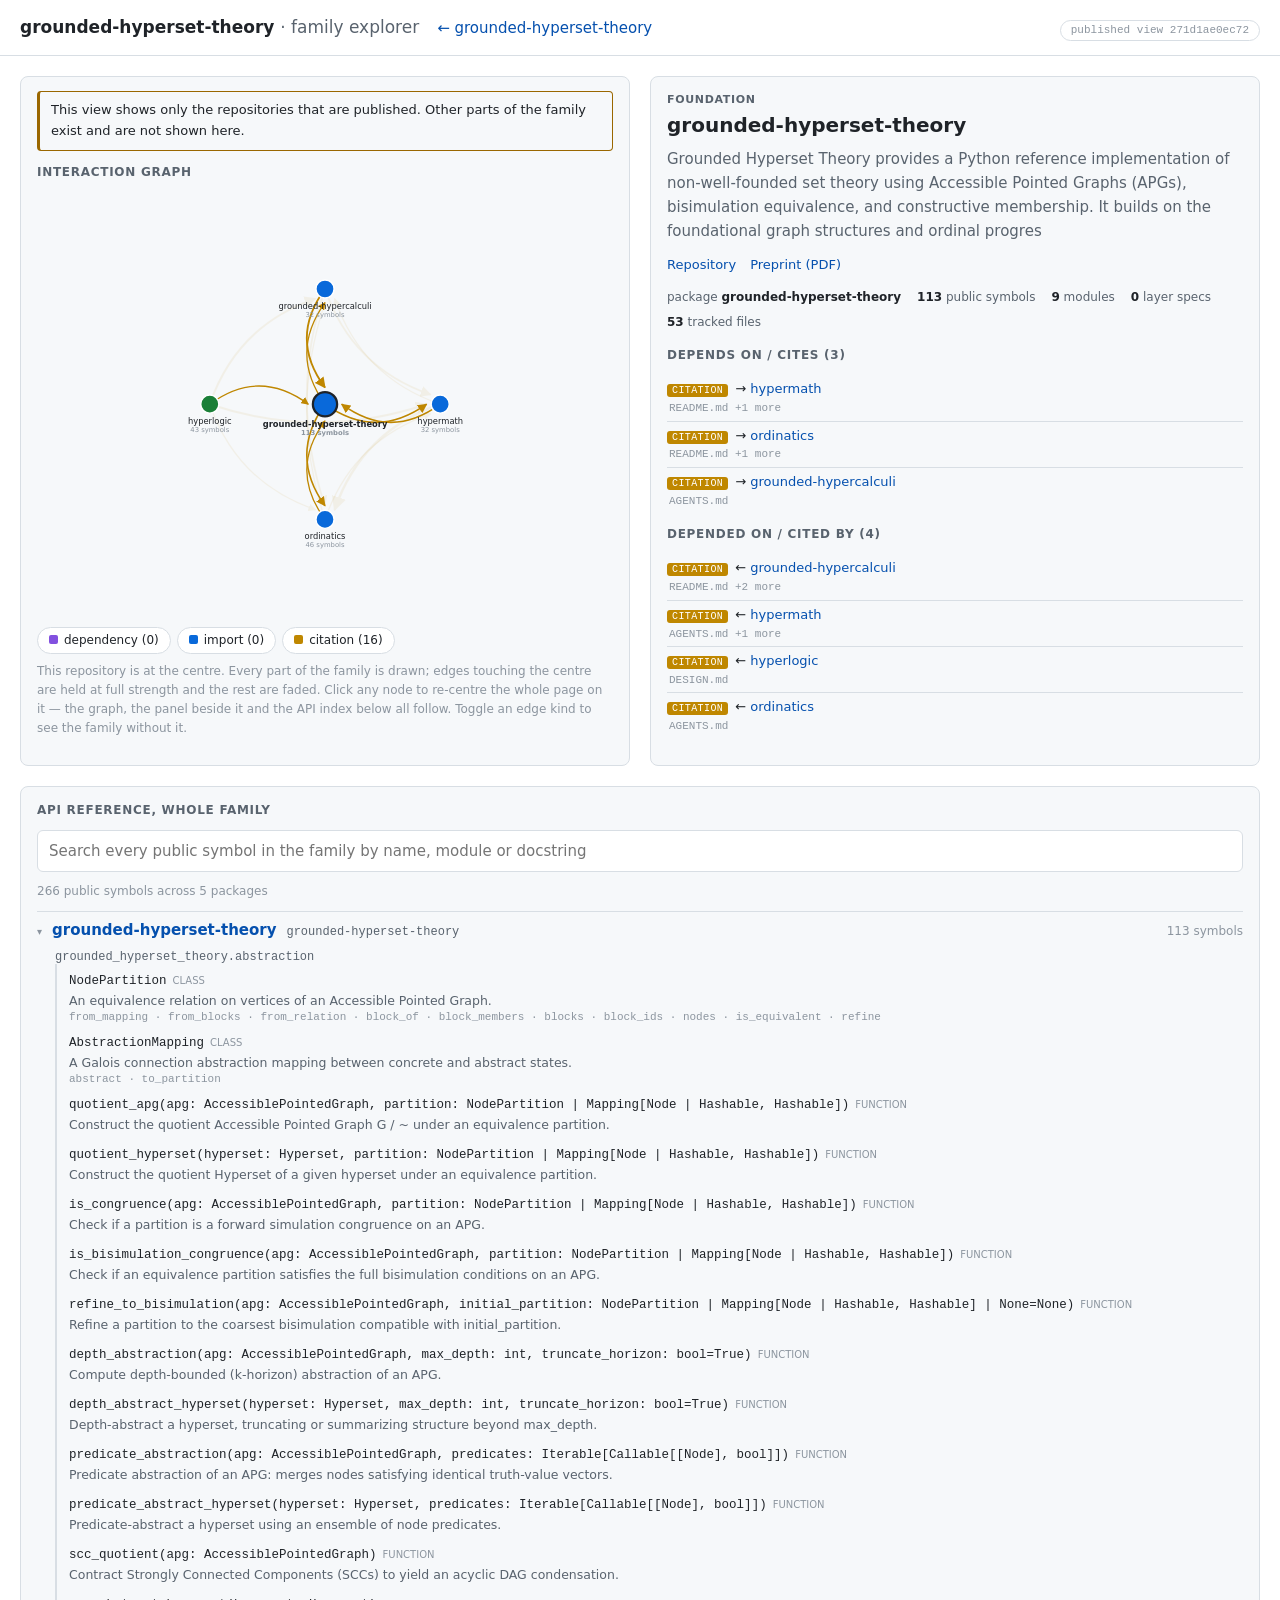
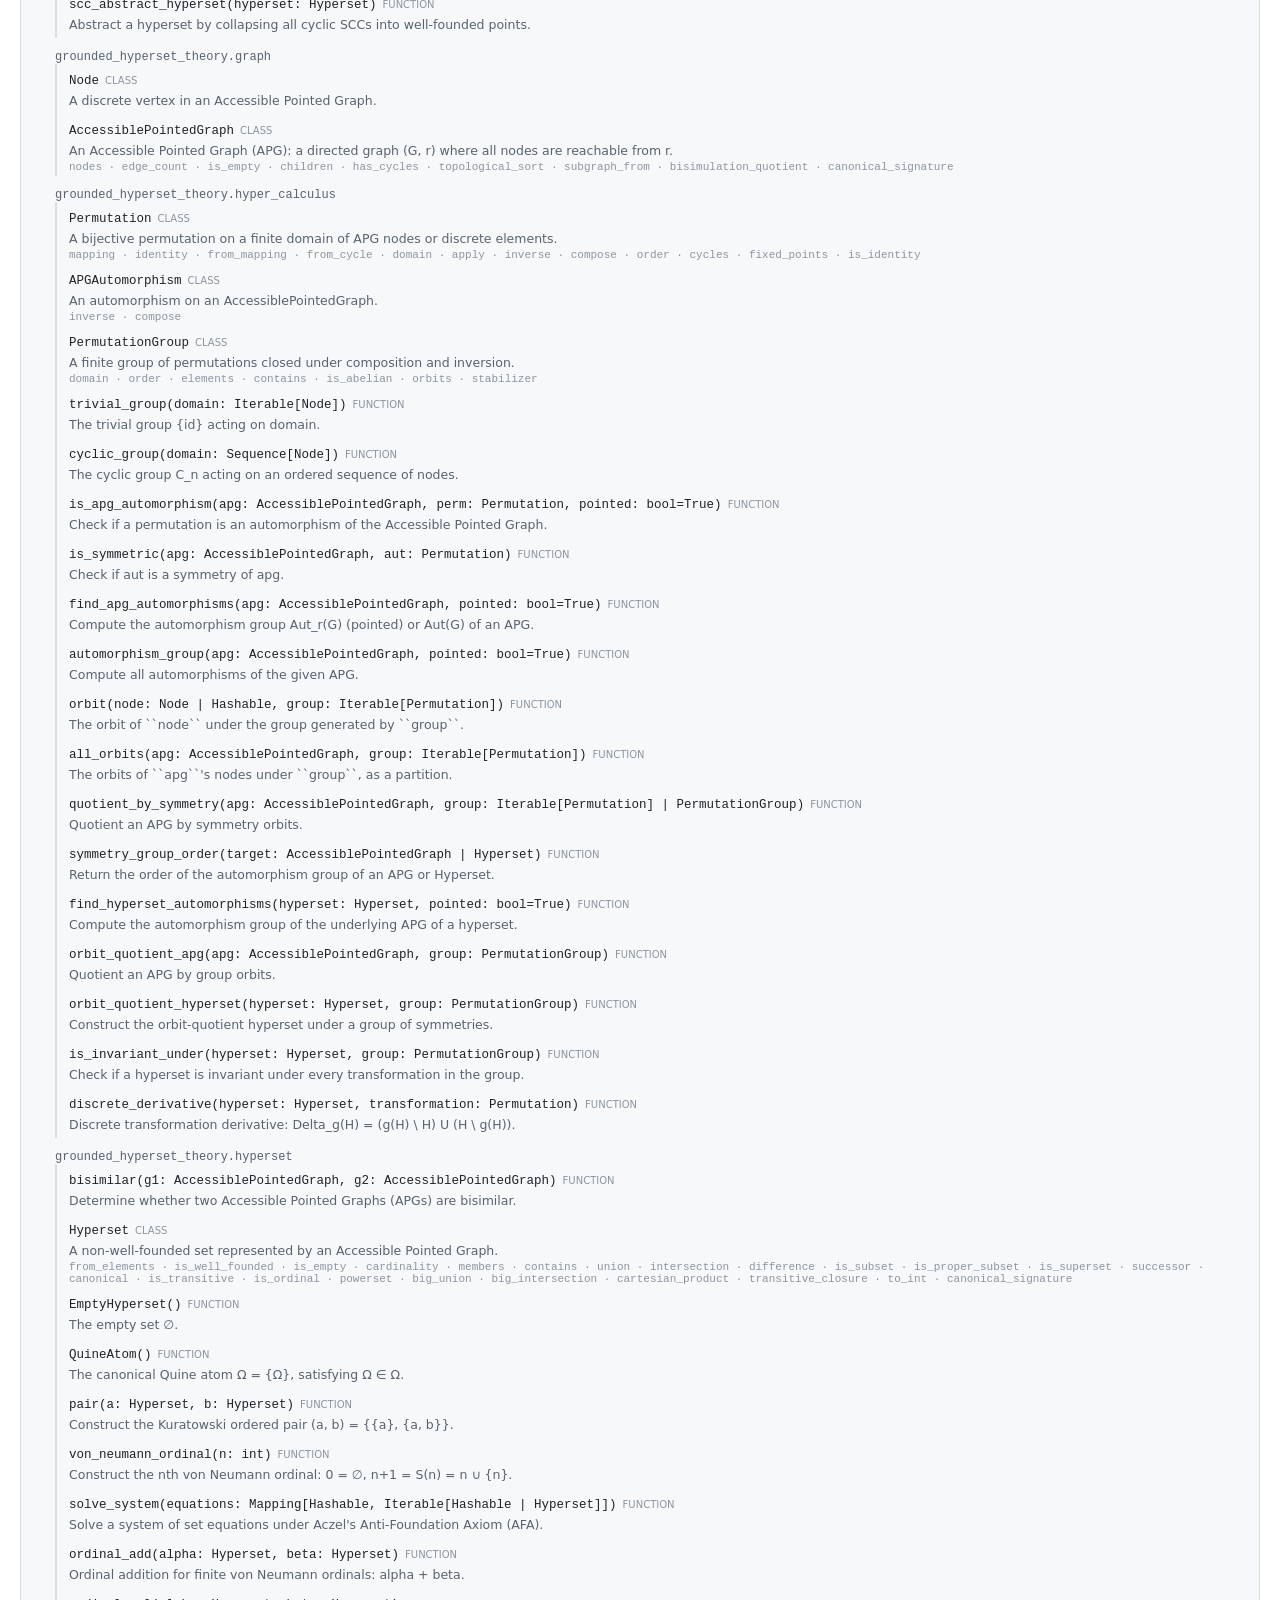
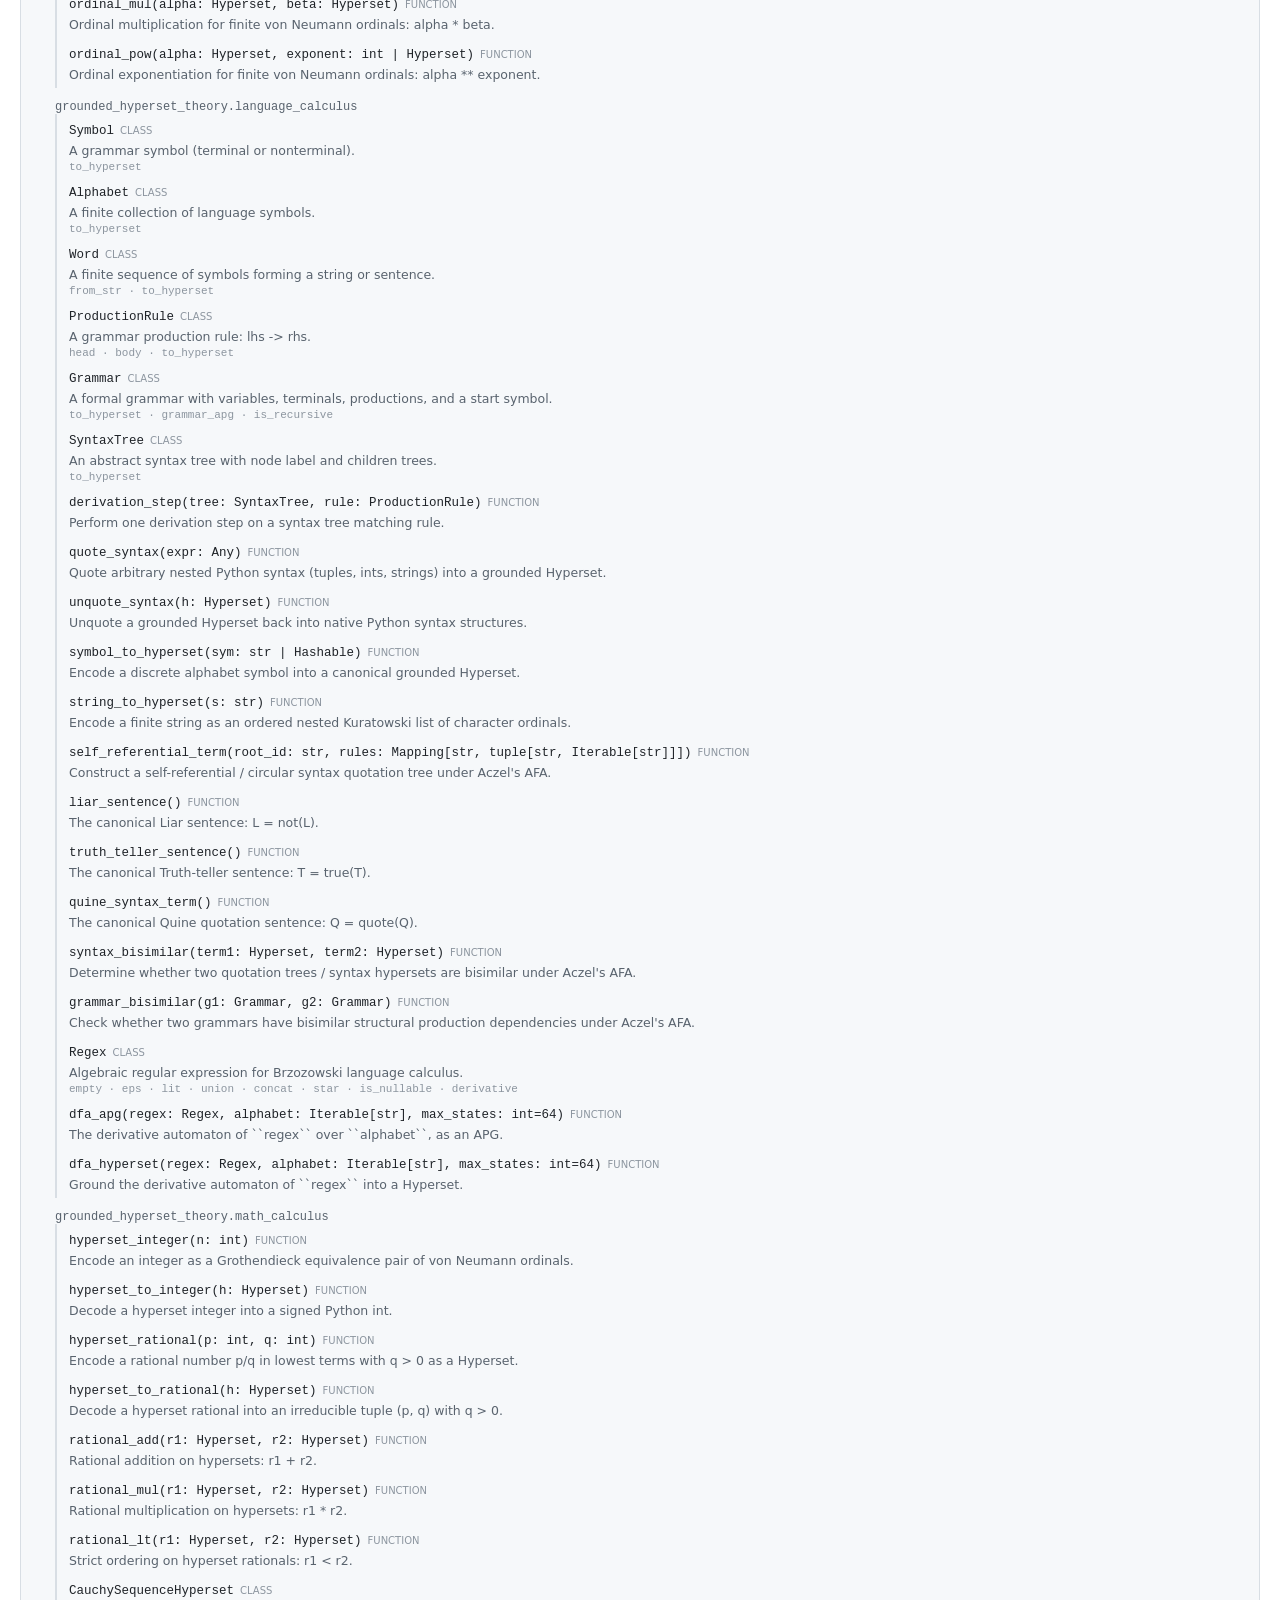
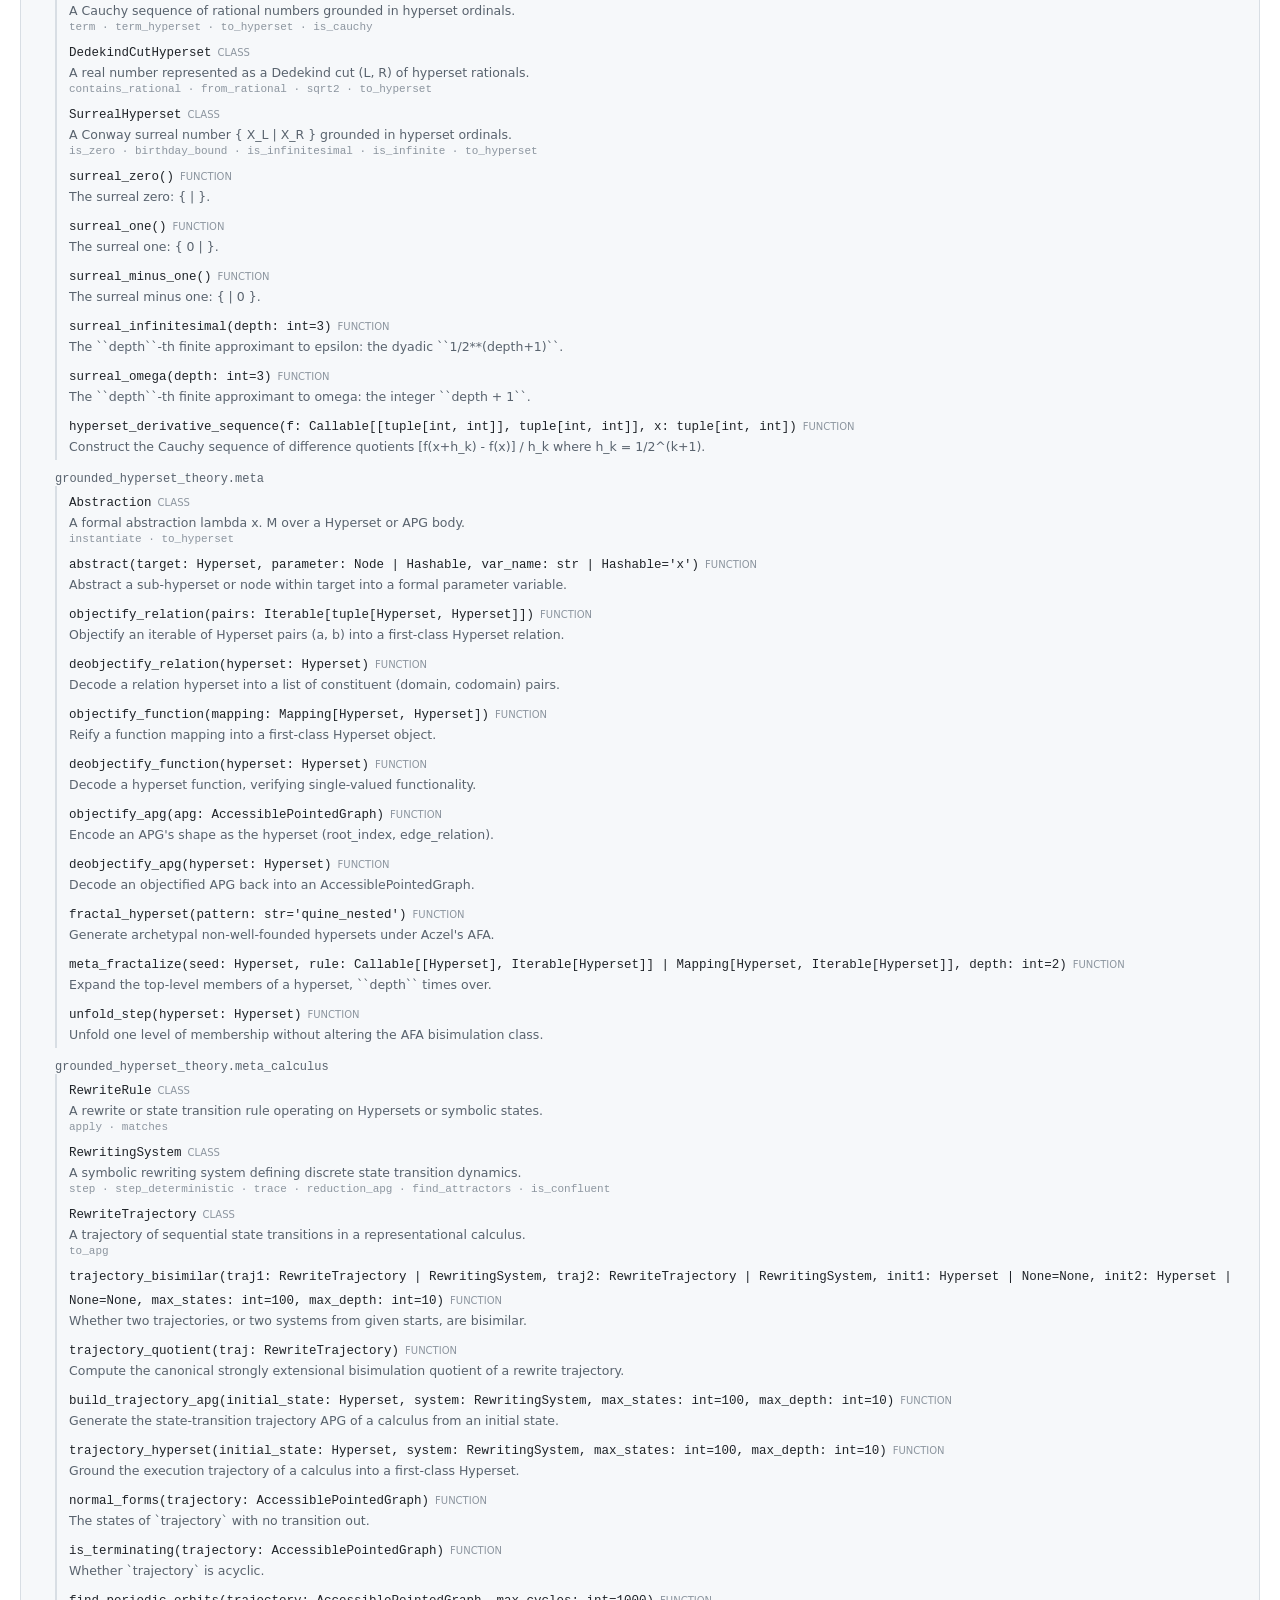
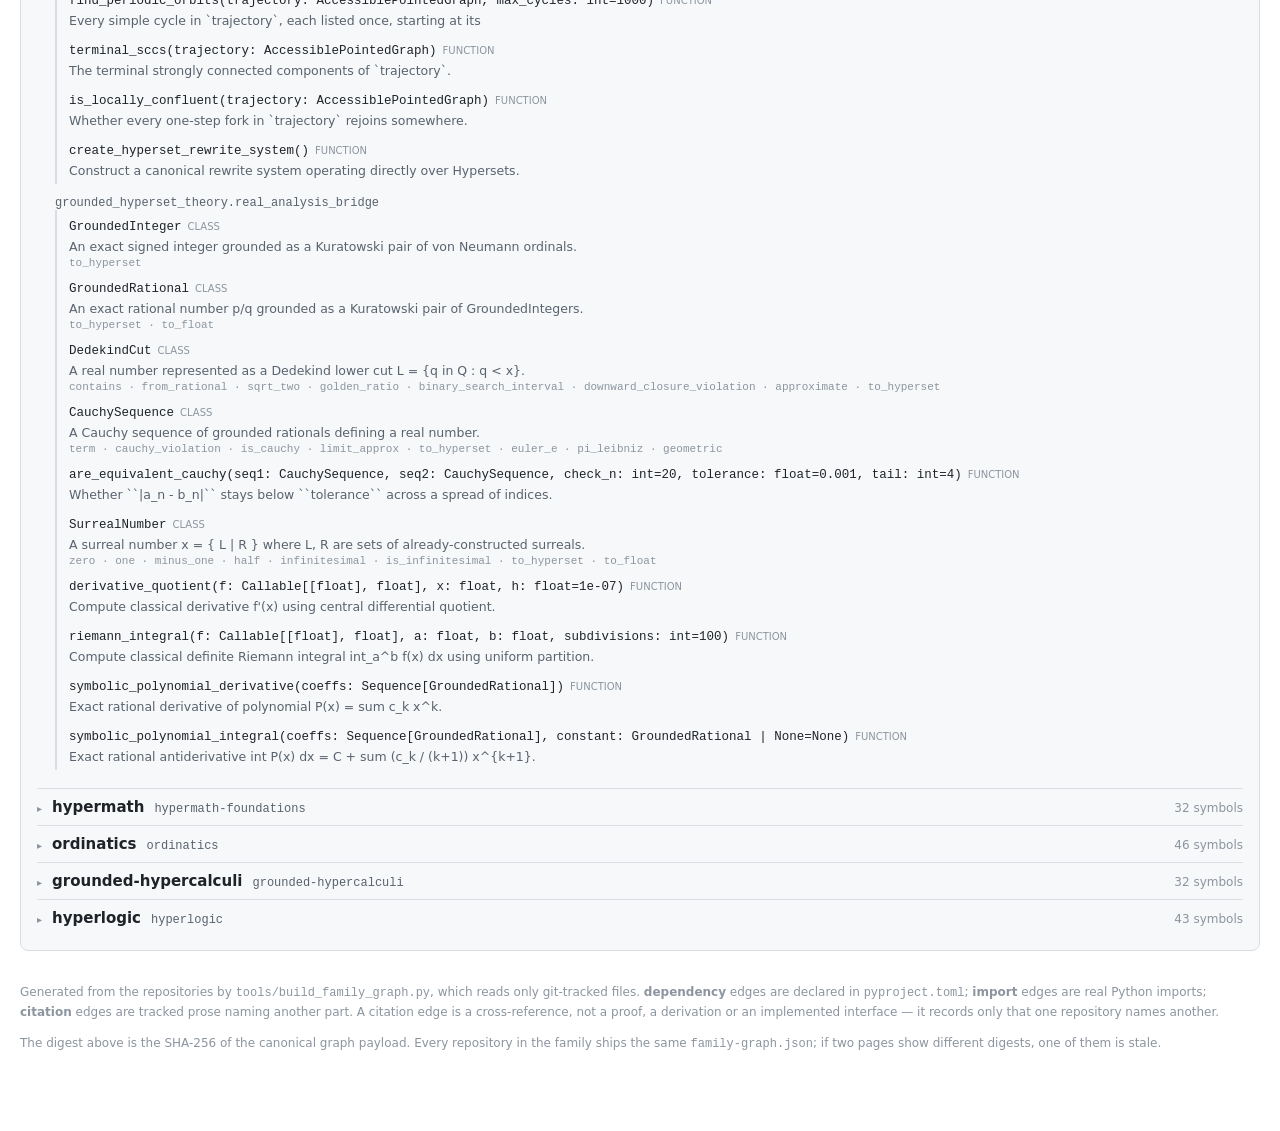
==== docs/family/index.html @ a25d5a9c "Add the family explorer: interaction graph and combined API reference This repository now publishes " ====
<!DOCTYPE html>
<html lang="en">
<head>
<meta charset="utf-8">
<meta name="viewport" content="width=device-width, initial-scale=1">
<title>grounded-hyperset-theory &middot; hyper-* family explorer</title>
<meta name="description" content="Interaction graph and combined API reference for the hyper-* family, centred on grounded-hyperset-theory.">
<link rel="stylesheet" href="family.css">
</head>
<body data-focus="grounded-hyperset-theory">

<header>
  <h1>grounded-hyperset-theory <span class="sub">&middot; family explorer</span></h1>
  <a id="back" href="../">&larr; grounded-hyperset-theory</a>
  <div class="spacer"></div>
  <span class="digest" id="digest">graph &hellip;</span>
</header>

<main>
  <section id="graph-panel">
    <h2>Interaction graph</h2>
    <svg id="graph" viewBox="0 0 760 560" role="img"
         aria-label="Interaction graph of the hyper-* family, centred on grounded-hyperset-theory"></svg>
    <div class="legend" id="legend"></div>
    <p class="hint">
      This repository is at the centre. Every part of the family is drawn; edges touching
      the centre are held at full strength and the rest are faded. Click any node to
      re-centre the whole page on it &mdash; the graph, the panel beside it and the API
      index below all follow. Toggle an edge kind to see the family without it.
    </p>
  </section>

  <section id="detail" aria-live="polite"></section>

  <section id="api">
    <h2>API reference, whole family</h2>
    <label class="visually-hidden" for="search">Search symbols</label>
    <input id="search" type="search" autocomplete="off" spellcheck="false"
           placeholder="Search every public symbol in the family by name, module or docstring">
    <p id="count"></p>
    <div id="api-body"></div>
  </section>
</main>

<footer>
  <p>
    Generated from the repositories by <code>tools/build_family_graph.py</code>, which reads
    only git-tracked files. <strong>dependency</strong> edges are declared in
    <code>pyproject.toml</code>; <strong>import</strong> edges are real Python imports;
    <strong>citation</strong> edges are tracked prose naming another part. A citation edge is
    a cross-reference, not a proof, a derivation or an implemented interface &mdash; it records
    only that one repository names another.
  </p>
  <p>
    The digest above is the SHA-256 of the canonical graph payload. Every repository in the
    family ships the same <code>family-graph.json</code>; if two pages show different digests,
    one of them is stale.
  </p>
</footer>

<script src="family.js"></script>
</body>
</html>
---- docs/family/family.css ----
/* Family explorer — shared stylesheet, byte-identical in every repository. */

:root {
  --bg: #ffffff;
  --panel: #f6f8fa;
  --border: #d8dee4;
  --ink: #1f2328;
  --muted: #59636e;
  --faint: #8c959f;
  --link: #0550ae;
  --focus: #1f2328;
  --dependency: #8250df;
  --import: #0969da;
  --citation: #bf8700;
  --declared: #9a6700;
  --tier-foundation: #0969da;
  --tier-language: #1a7f37;
  --tier-applied: #cf222e;
  --tier-combination: #8250df;
  --tier-declared: #8c959f;
  --mono: ui-monospace, SFMono-Regular, "SF Mono", Menlo, Consolas, monospace;
}

@media (prefers-color-scheme: dark) {
  :root {
    --bg: #0d1117;
    --panel: #161b22;
    --border: #30363d;
    --ink: #e6edf3;
    --muted: #9198a1;
    --faint: #6e7681;
    --link: #4493f8;
    --focus: #e6edf3;
    --dependency: #d2a8ff;
    --import: #79c0ff;
    --citation: #e3b341;
    --declared: #d29922;
    --tier-foundation: #79c0ff;
    --tier-language: #56d364;
    --tier-applied: #ff7b72;
    --tier-combination: #d2a8ff;
    --tier-declared: #6e7681;
  }
}

* { box-sizing: border-box; }

body {
  margin: 0;
  background: var(--bg);
  color: var(--ink);
  font: 15px/1.6 system-ui, -apple-system, "Segoe UI", sans-serif;
}

a { color: var(--link); text-decoration: none; }
a:hover { text-decoration: underline; }

header {
  border-bottom: 1px solid var(--border);
  padding: 14px 20px;
  display: flex;
  flex-wrap: wrap;
  gap: 10px 18px;
  align-items: baseline;
}
header h1 { font-size: 17px; margin: 0; font-weight: 600; }
header h1 .sub { color: var(--muted); font-weight: 400; }
header .spacer { flex: 1 1 auto; }
header .digest {
  font: 11px/1.4 var(--mono);
  color: var(--faint);
  border: 1px solid var(--border);
  border-radius: 999px;
  padding: 2px 10px;
}

main {
  max-width: 1320px;
  margin: 0 auto;
  padding: 20px;
  display: grid;
  gap: 20px;
  grid-template-columns: minmax(0, 1fr) minmax(0, 1fr);
}
@media (max-width: 900px) { main { grid-template-columns: minmax(0, 1fr); } }

section {
  border: 1px solid var(--border);
  border-radius: 8px;
  background: var(--panel);
  padding: 14px 16px;
  min-width: 0;
}
section > h2 {
  font-size: 12px;
  text-transform: uppercase;
  letter-spacing: .06em;
  color: var(--muted);
  margin: 0 0 10px;
  font-weight: 600;
}

/* ---- graph ---- */

#graph { width: 100%; height: auto; display: block; touch-action: manipulation; }
#graph text { font-family: system-ui, sans-serif; user-select: none; }

.node { cursor: pointer; }
.node circle { stroke: var(--bg); stroke-width: 2; transition: r .18s ease; }
.node text { fill: var(--ink); font-size: 11px; text-anchor: middle; }
.node .count { fill: var(--faint); font-size: 9px; }
.node.is-focus circle { stroke: var(--focus); stroke-width: 3; }
.node.is-focus text { font-weight: 700; }
.node.reserved circle { fill: none; stroke: var(--declared); stroke-dasharray: 3 3; stroke-width: 2; }
.node.dimmed { opacity: .28; }
.node:hover circle { r: 15; }

.edge { fill: none; pointer-events: none; }
.edge.dependency { stroke: var(--dependency); }
.edge.import { stroke: var(--import); }
.edge.citation { stroke: var(--citation); }
.edge.dimmed { opacity: .07; }
.edge.incident { opacity: 1; }

.legend { display: flex; flex-wrap: wrap; gap: 6px; margin-top: 10px; }
.legend button {
  font: inherit;
  font-size: 12px;
  border: 1px solid var(--border);
  background: var(--bg);
  color: var(--ink);
  border-radius: 999px;
  padding: 3px 11px;
  cursor: pointer;
}
.legend button[aria-pressed="false"] { opacity: .45; }
.legend .swatch {
  display: inline-block; width: 9px; height: 9px; border-radius: 2px; margin-right: 6px;
}
.legend .dependency { background: var(--dependency); }
.legend .import { background: var(--import); }
.legend .citation { background: var(--citation); }
.hint { color: var(--faint); font-size: 12px; margin: 8px 0 0; }

/* ---- detail panel ---- */

#detail h3 { margin: 0 0 2px; font-size: 20px; }
#detail .tier {
  font-size: 11px; text-transform: uppercase; letter-spacing: .06em;
  color: var(--muted); font-weight: 600;
}
#detail .tagline { color: var(--muted); margin: 6px 0 12px; }
#detail .links { display: flex; flex-wrap: wrap; gap: 6px 14px; margin-bottom: 12px; font-size: 13px; }
#detail .facts { display: flex; flex-wrap: wrap; gap: 6px 16px; font-size: 12px; color: var(--muted); margin-bottom: 14px; }
#detail .facts b { color: var(--ink); font-variant-numeric: tabular-nums; }

.banner {
  border: 1px solid var(--declared);
  border-left-width: 3px;
  border-radius: 4px;
  padding: 8px 11px;
  font-size: 13px;
  margin-bottom: 12px;
  color: var(--ink);
}

.edgelist { margin: 0 0 12px; padding: 0; list-style: none; font-size: 13px; }
.edgelist li { padding: 4px 0; border-top: 1px solid var(--border); }
.edgelist li:first-child { border-top: 0; }
.edgelist .kind {
  font: 10px/1.5 var(--mono); text-transform: uppercase; letter-spacing: .04em;
  border-radius: 3px; padding: 1px 5px; margin-right: 7px; color: var(--bg);
}
.edgelist .kind.dependency { background: var(--dependency); }
.edgelist .kind.import { background: var(--import); }
.edgelist .kind.citation { background: var(--citation); }
.edgelist .ev { display: block; color: var(--faint); font: 11px/1.5 var(--mono); margin-left: 2px; }

/* ---- api ---- */

#api { grid-column: 1 / -1; }
#search {
  width: 100%;
  font: inherit;
  padding: 8px 11px;
  border: 1px solid var(--border);
  border-radius: 6px;
  background: var(--bg);
  color: var(--ink);
  margin-bottom: 4px;
}
#search:focus { outline: 2px solid var(--link); outline-offset: -1px; }
#count { font-size: 12px; color: var(--faint); margin: 6px 0 10px; }

details.repo { border-top: 1px solid var(--border); padding: 6px 0; }
details.repo > summary {
  cursor: pointer; font-weight: 600; list-style: none;
  display: flex; gap: 10px; align-items: baseline;
}
details.repo > summary::-webkit-details-marker { display: none; }
details.repo > summary::before { content: "\25B8"; color: var(--faint); font-size: 10px; }
details.repo[open] > summary::before { content: "\25BE"; }
details.repo > summary .pkg { font: 12px var(--mono); color: var(--muted); font-weight: 400; }
details.repo > summary .n { color: var(--faint); font-size: 12px; font-weight: 400; margin-left: auto; }
details.repo.is-focus > summary { color: var(--link); }

.module { margin: 8px 0 12px 18px; }
.module > .mod-name { font: 12px var(--mono); color: var(--muted); }
.module > .mod-doc { font-size: 12px; color: var(--faint); margin-bottom: 4px; }
.sym { padding: 3px 0 3px 12px; border-left: 2px solid var(--border); }
.sym code { font: 12.5px var(--mono); color: var(--ink); }
.sym .kind-tag { font-size: 10px; color: var(--faint); text-transform: uppercase; margin-left: 6px; }
.sym .doc { color: var(--muted); font-size: 12.5px; }
.sym .methods { color: var(--faint); font: 11px var(--mono); }
mark { background: var(--citation); color: #000; border-radius: 2px; padding: 0 1px; }

footer {
  max-width: 1320px; margin: 0 auto; padding: 0 20px 40px;
  color: var(--faint); font-size: 12px;
}
footer code { font-family: var(--mono); }

.visually-hidden {
  position: absolute; width: 1px; height: 1px; padding: 0; margin: -1px;
  overflow: hidden; clip: rect(0 0 0 0); white-space: nowrap; border: 0;
}
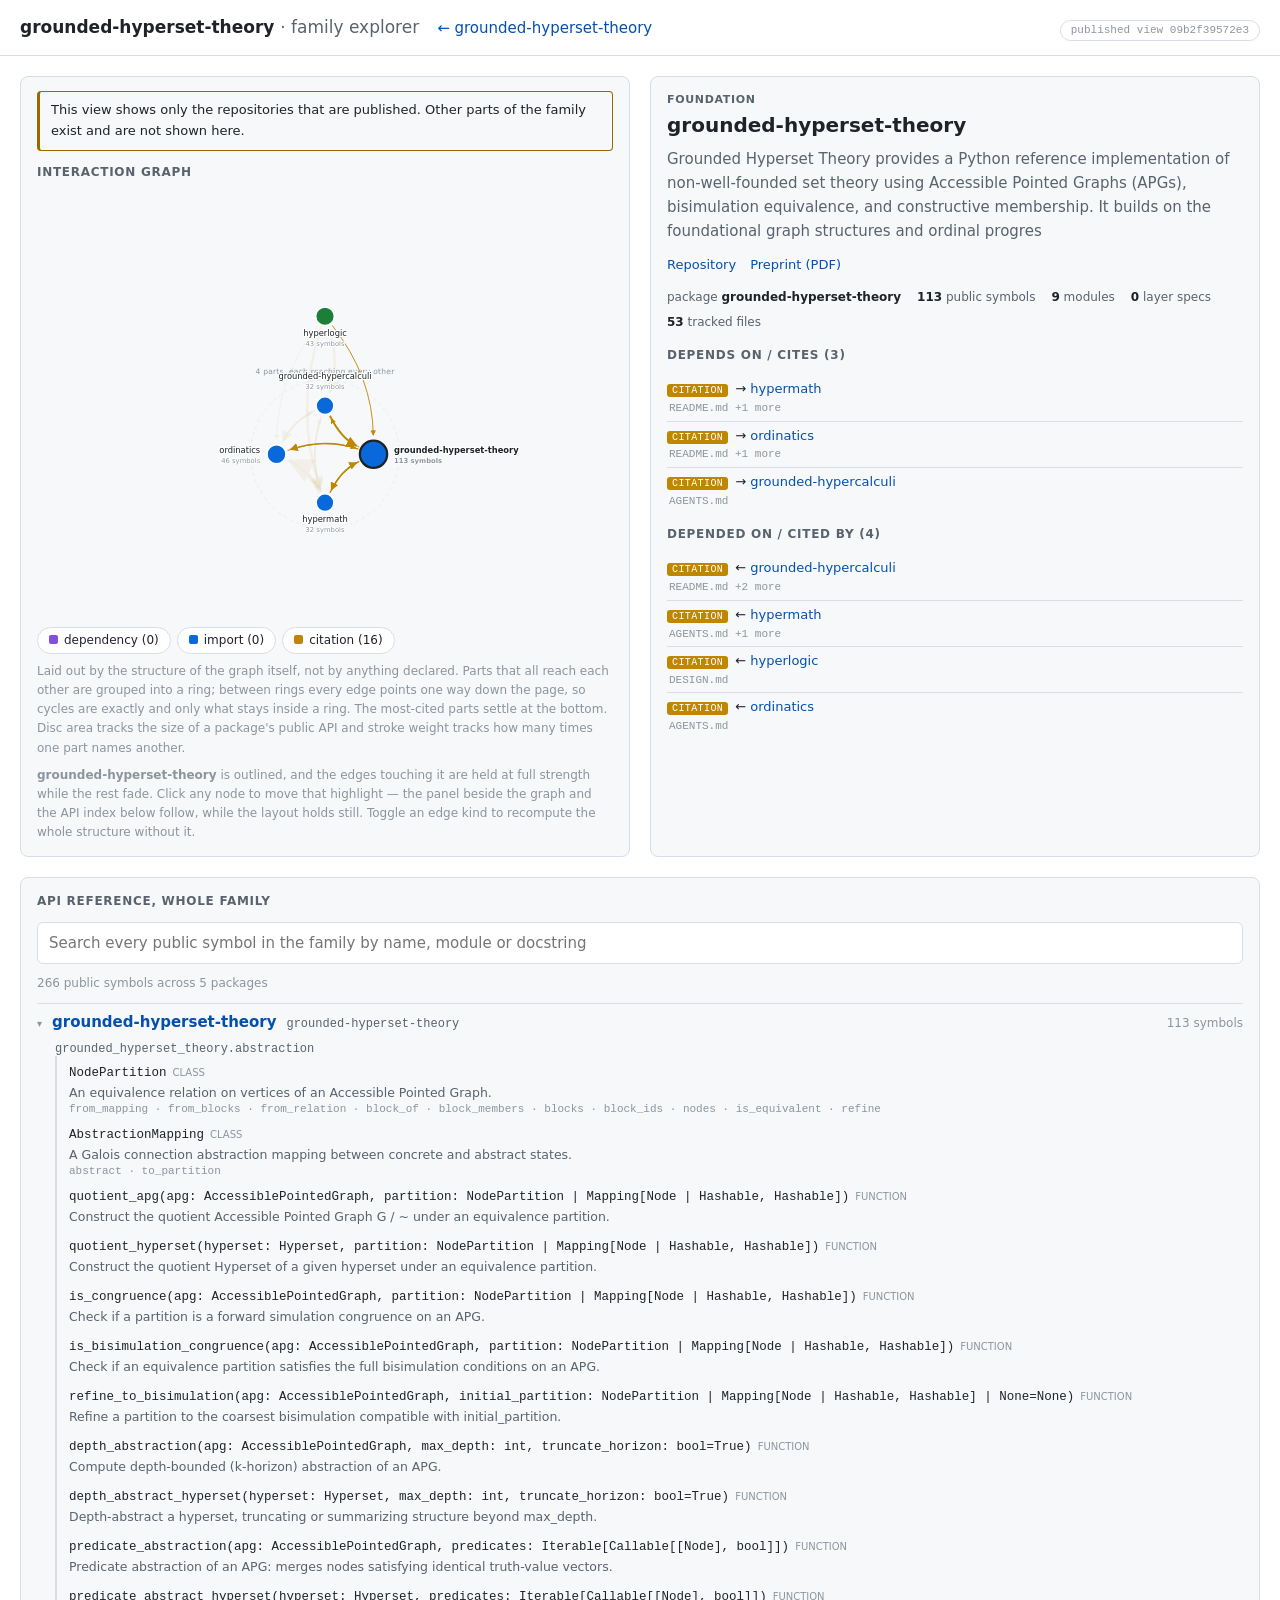
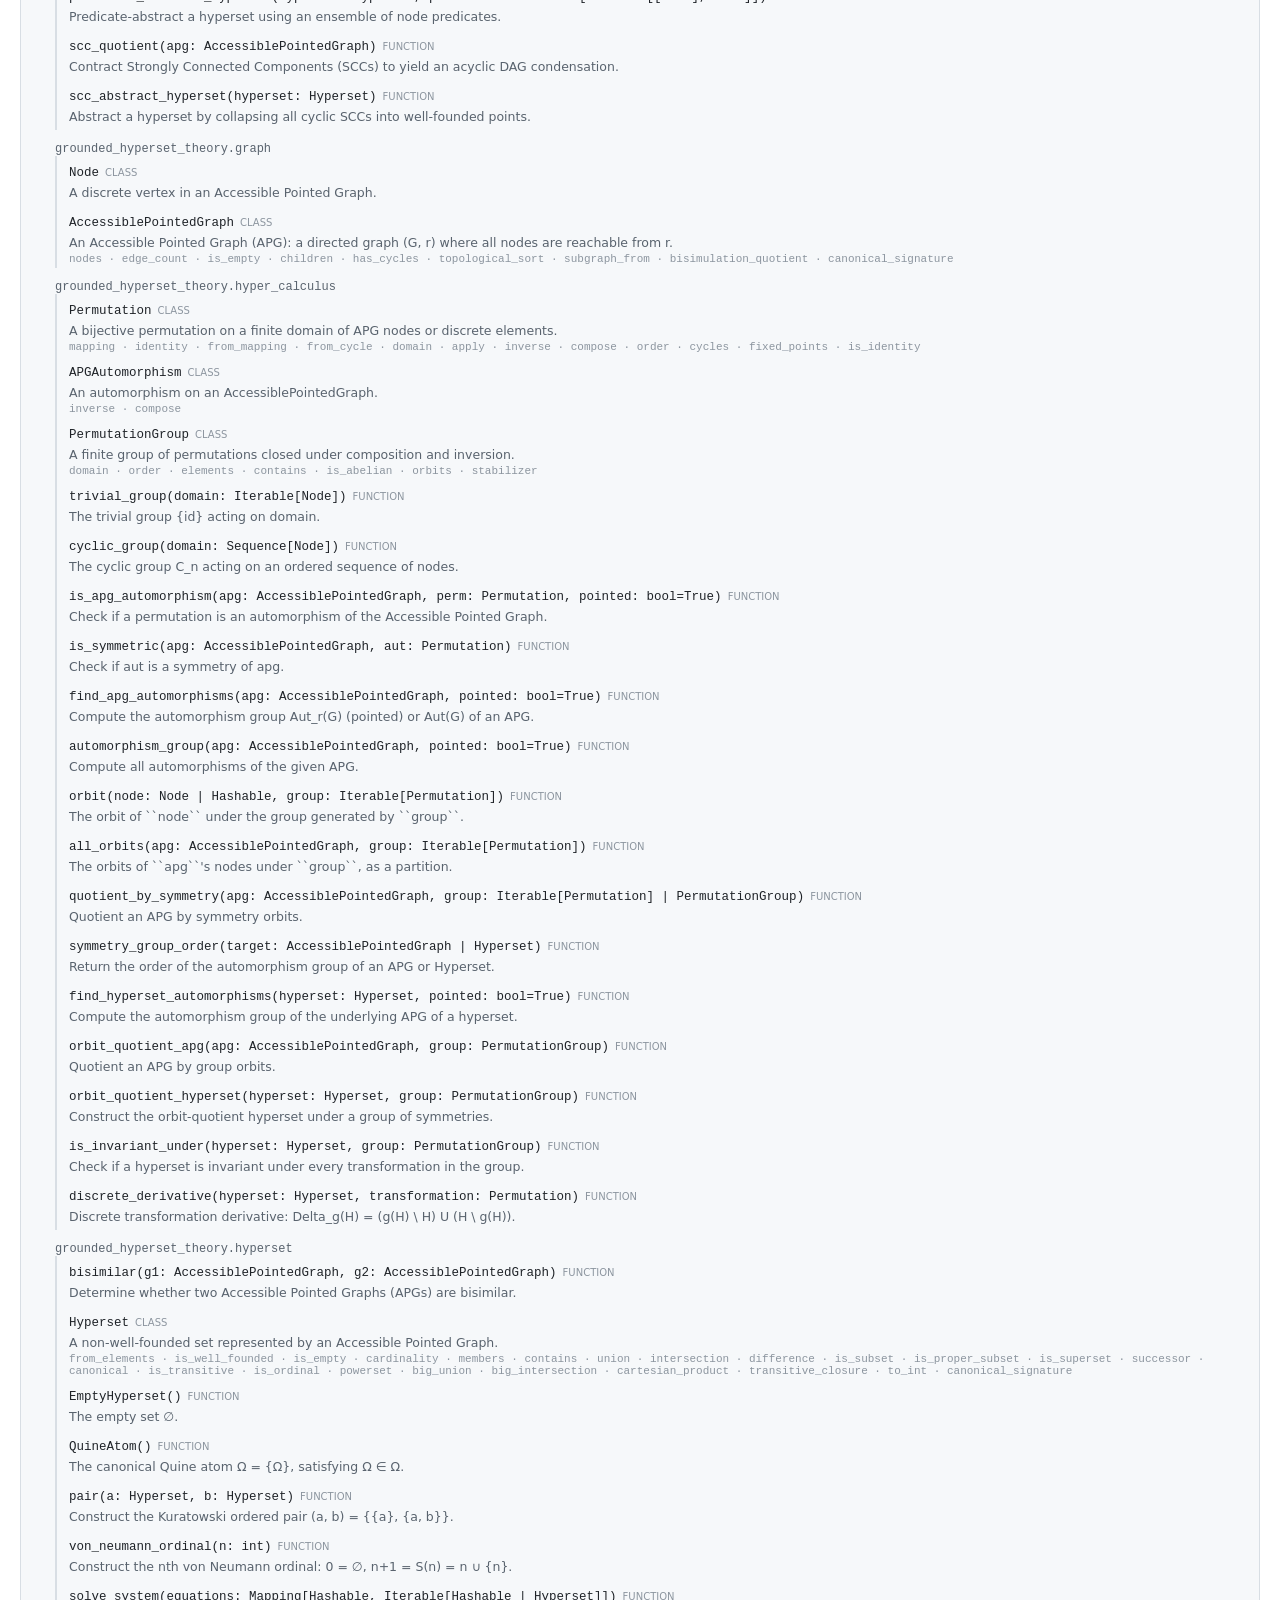
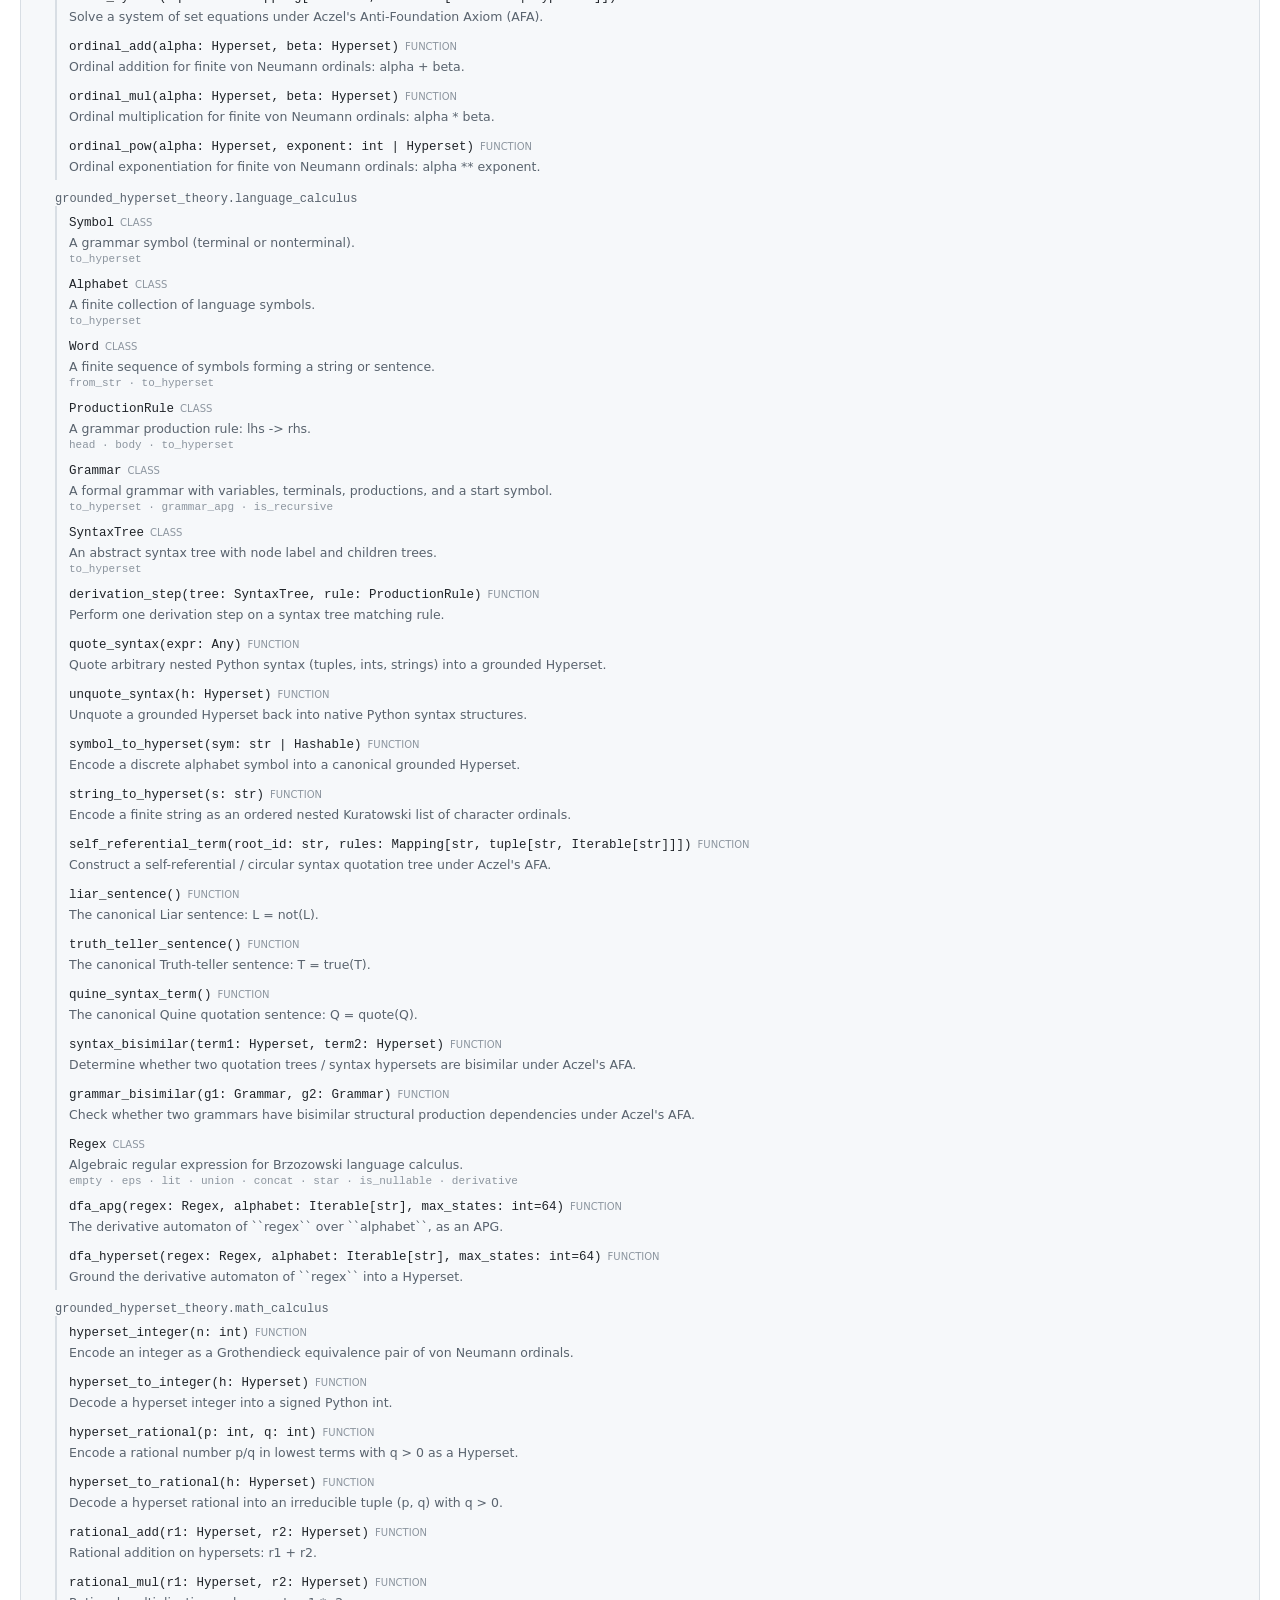
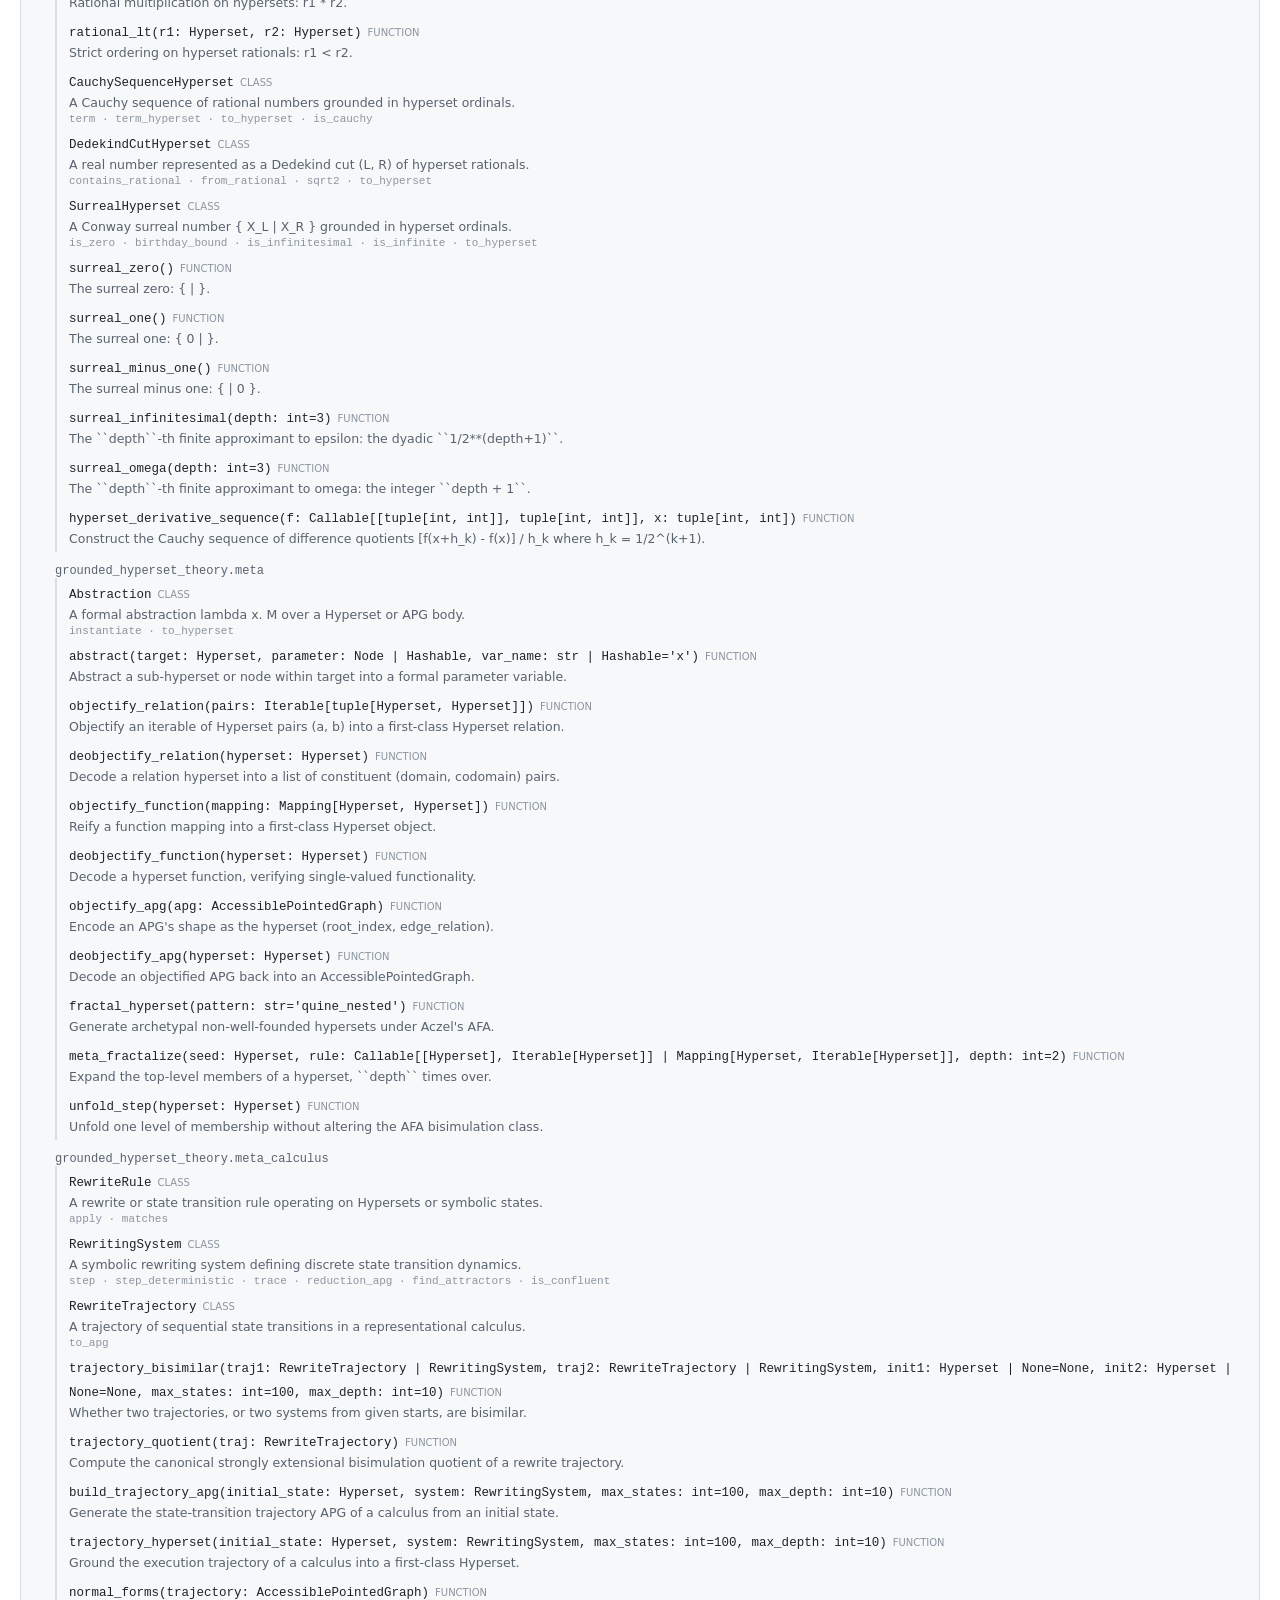
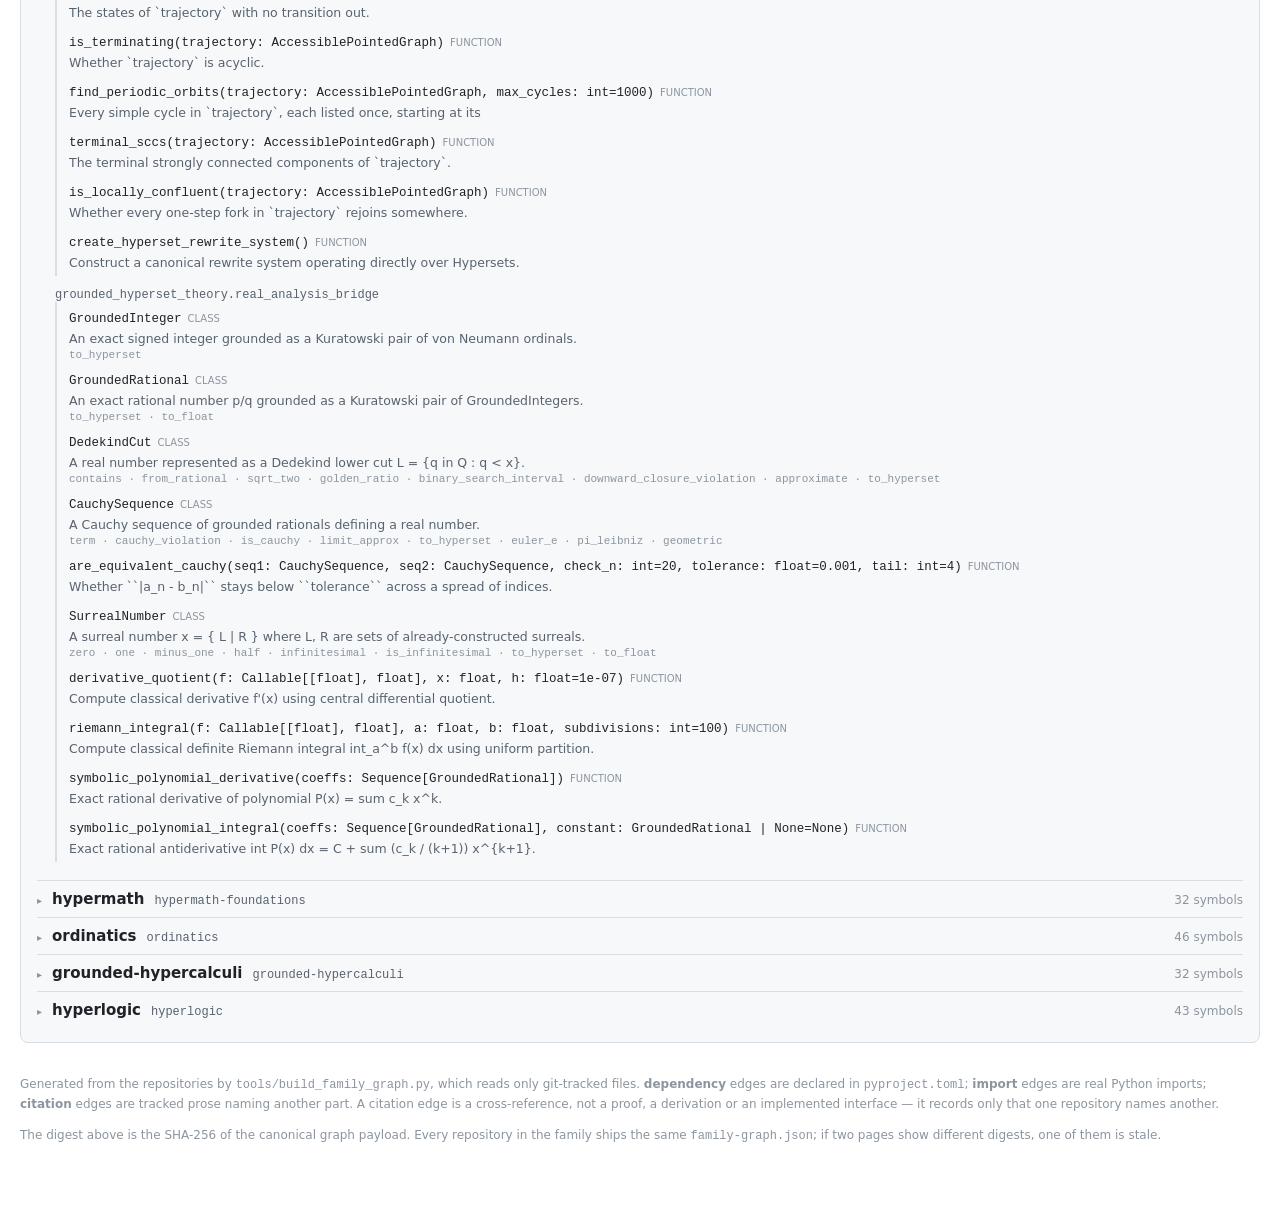
==== commit ae2e7920: "Lay the family graph out by component, not by distance from the focus The graph drew an ego-network:" ====
--- a/docs/family/index.html
+++ b/docs/family/index.html
@@ -20,13 +20,20 @@
   <section id="graph-panel">
     <h2>Interaction graph</h2>
     <svg id="graph" viewBox="0 0 760 560" role="img"
-         aria-label="Interaction graph of the hyper-* family, centred on grounded-hyperset-theory"></svg>
+         aria-label="Interaction graph of the hyper-* family, with grounded-hyperset-theory highlighted"></svg>
     <div class="legend" id="legend"></div>
     <p class="hint">
-      This repository is at the centre. Every part of the family is drawn; edges touching
-      the centre are held at full strength and the rest are faded. Click any node to
-      re-centre the whole page on it &mdash; the graph, the panel beside it and the API
-      index below all follow. Toggle an edge kind to see the family without it.
+      Laid out by the structure of the graph itself, not by anything declared. Parts that
+      all reach each other are grouped into a ring; between rings every edge points one way
+      down the page, so cycles are exactly and only what stays inside a ring. The most-cited
+      parts settle at the bottom. Disc area tracks the size of a package's public API and
+      stroke weight tracks how many times one part names another.
+    </p>
+    <p class="hint">
+      <strong>grounded-hyperset-theory</strong> is outlined, and the edges touching it are held at full
+      strength while the rest fade. Click any node to move that highlight &mdash; the panel
+      beside the graph and the API index below follow, while the layout holds still.
+      Toggle an edge kind to recompute the whole structure without it.
     </p>
   </section>
 
--- a/docs/family/family.css
+++ b/docs/family/family.css
@@ -107,13 +107,32 @@
 
 .node { cursor: pointer; }
 .node circle { stroke: var(--bg); stroke-width: 2; transition: r .18s ease; }
-.node text { fill: var(--ink); font-size: 11px; text-anchor: middle; }
-.node .count { fill: var(--faint); font-size: 9px; }
+/* Labels sit on top of the edge curves. Without a halo the edge strokes read as
+   part of the glyphs; 36 label/edge intersections were measured on a five-node
+   graph alone. paint-order draws the background-coloured stroke first, so the
+   text is knocked out of whatever passes beneath it. */
+.node text { fill: var(--ink); font-size: 11px; text-anchor: middle;
+             paint-order: stroke fill; stroke: var(--bg); stroke-width: 3px;
+             stroke-linejoin: round; }
+.node .count { fill: var(--faint); font-size: 9px; stroke-width: 2.5px; }
 .node.is-focus circle { stroke: var(--focus); stroke-width: 3; }
 .node.is-focus text { font-weight: 700; }
 .node.reserved circle { fill: none; stroke: var(--declared); stroke-dasharray: 3 3; stroke-width: 2; }
 .node.dimmed { opacity: .28; }
-.node:hover circle { r: 15; }
+/* Radius now carries the symbol count, so hover may not overwrite it. */
+.node:hover circle { stroke: var(--ink); stroke-width: 2; }
+
+/* The ring behind a multi-part component. Drawn beneath the edges so it reads
+   as ground rather than as another edge. */
+.scc-hull { fill: var(--panel); stroke: var(--border); stroke-dasharray: 4 5;
+            stroke-width: 1; opacity: .5; }
+.scc-label { fill: var(--faint); font-size: 10px; text-anchor: middle;
+             letter-spacing: .03em; }
+
+/* A label set beside its node runs outward, away from the ring. Class selectors
+   beat the bare `.node text` rule, so these win over the centred default. */
+.node text.left { text-anchor: end; }
+.node text.right { text-anchor: start; }
 
 .edge { fill: none; pointer-events: none; }
 .edge.dependency { stroke: var(--dependency); }
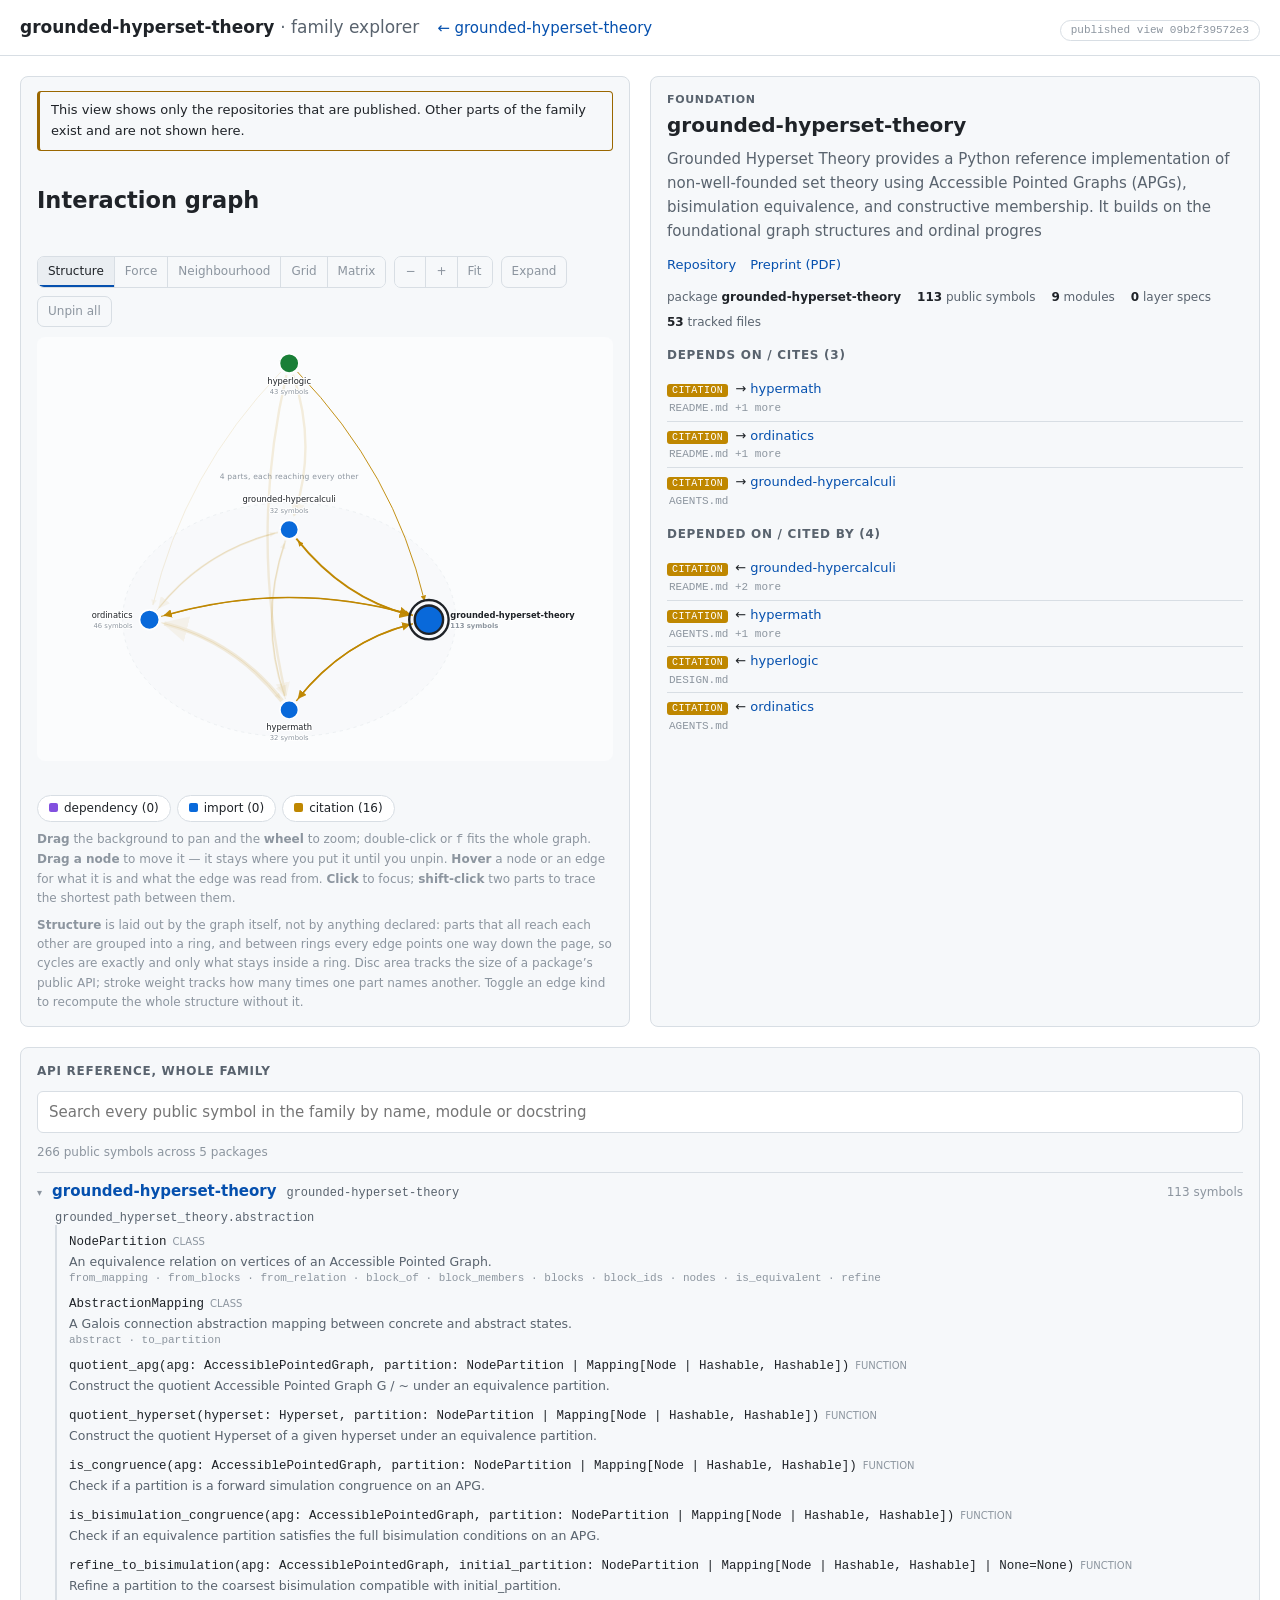
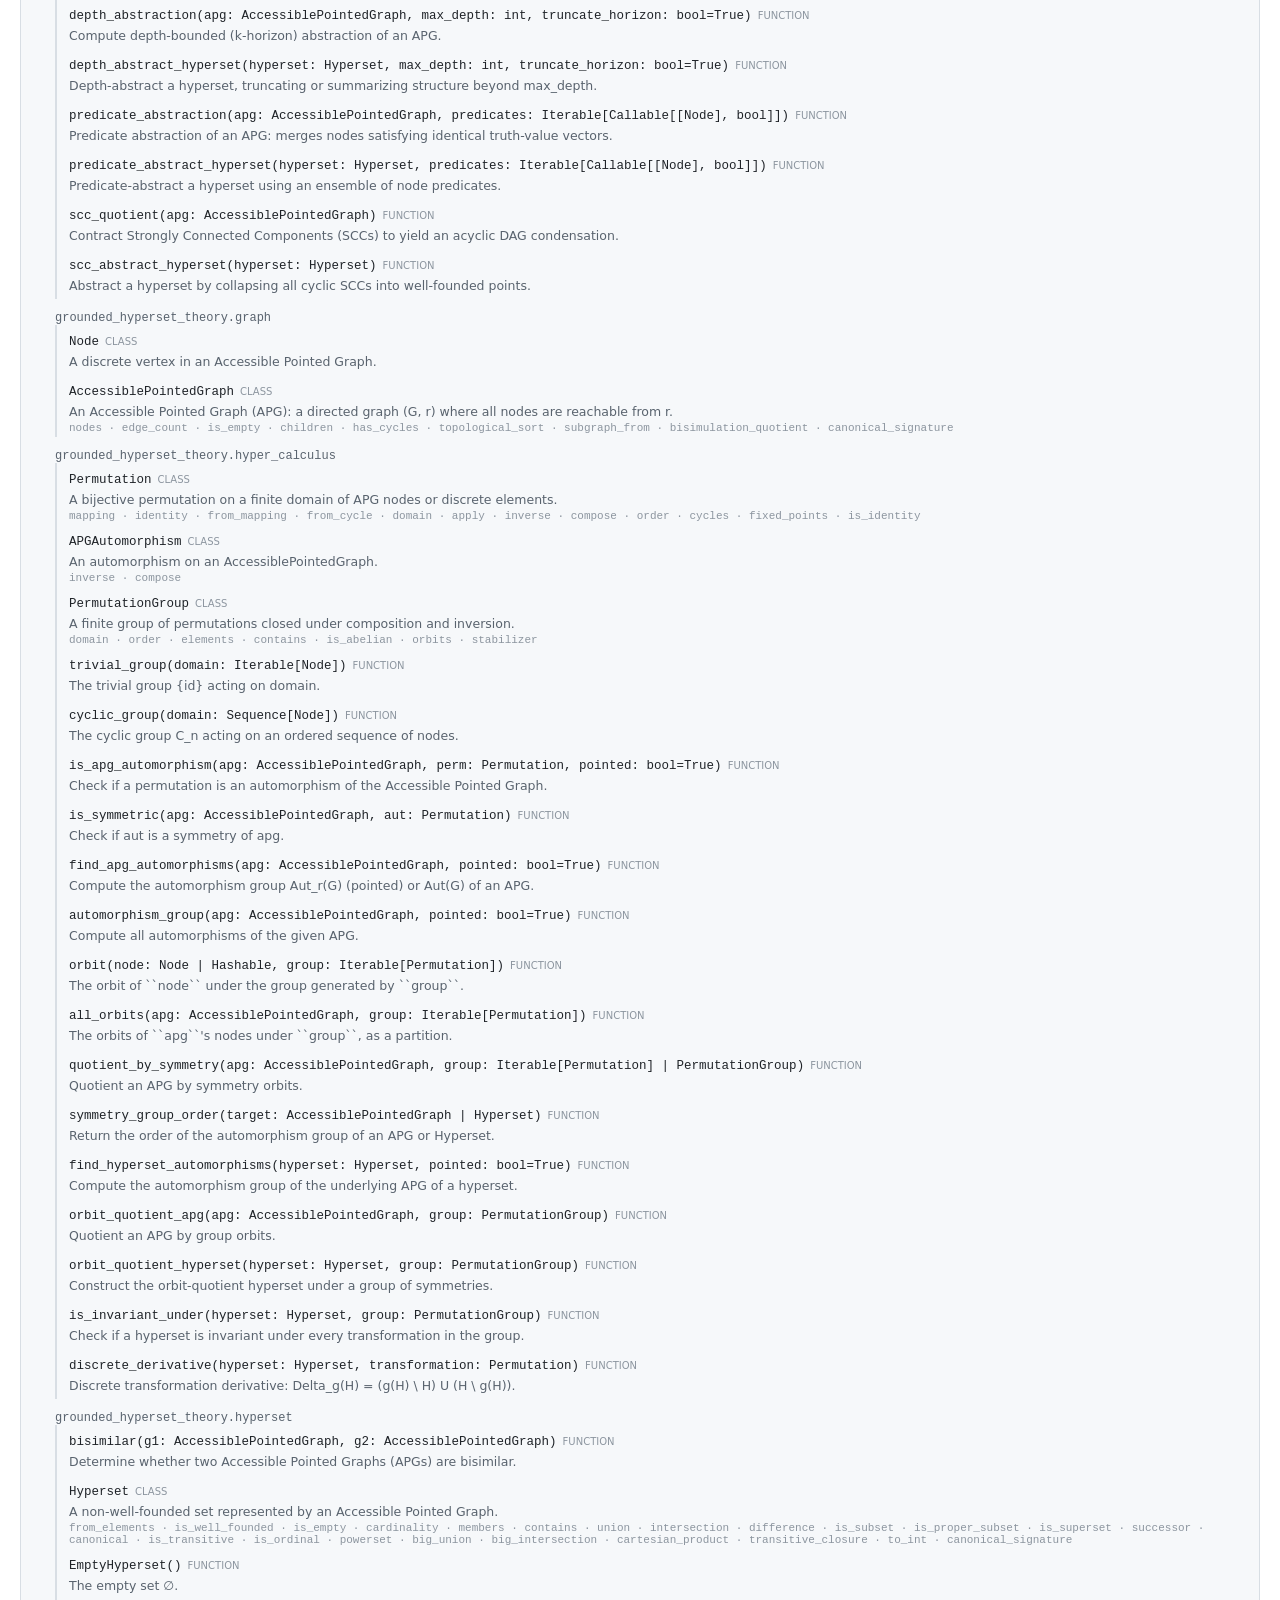
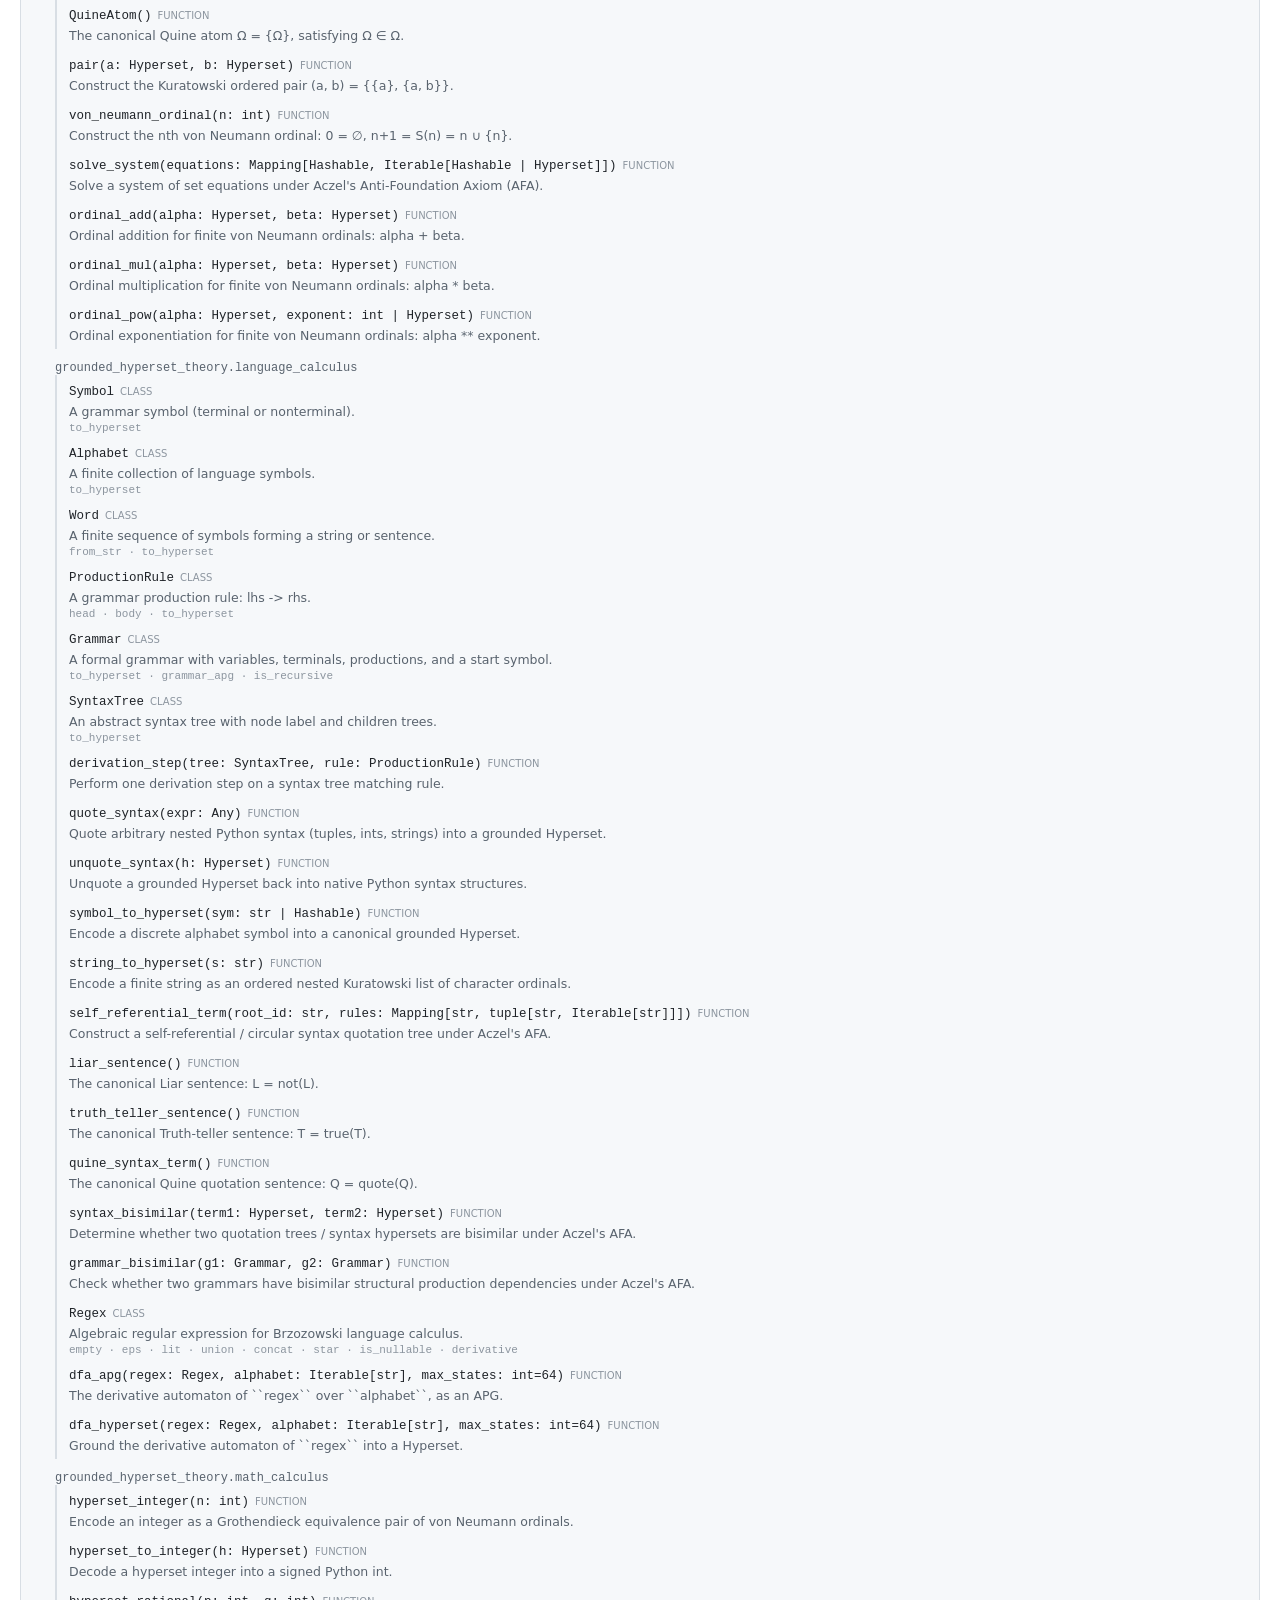
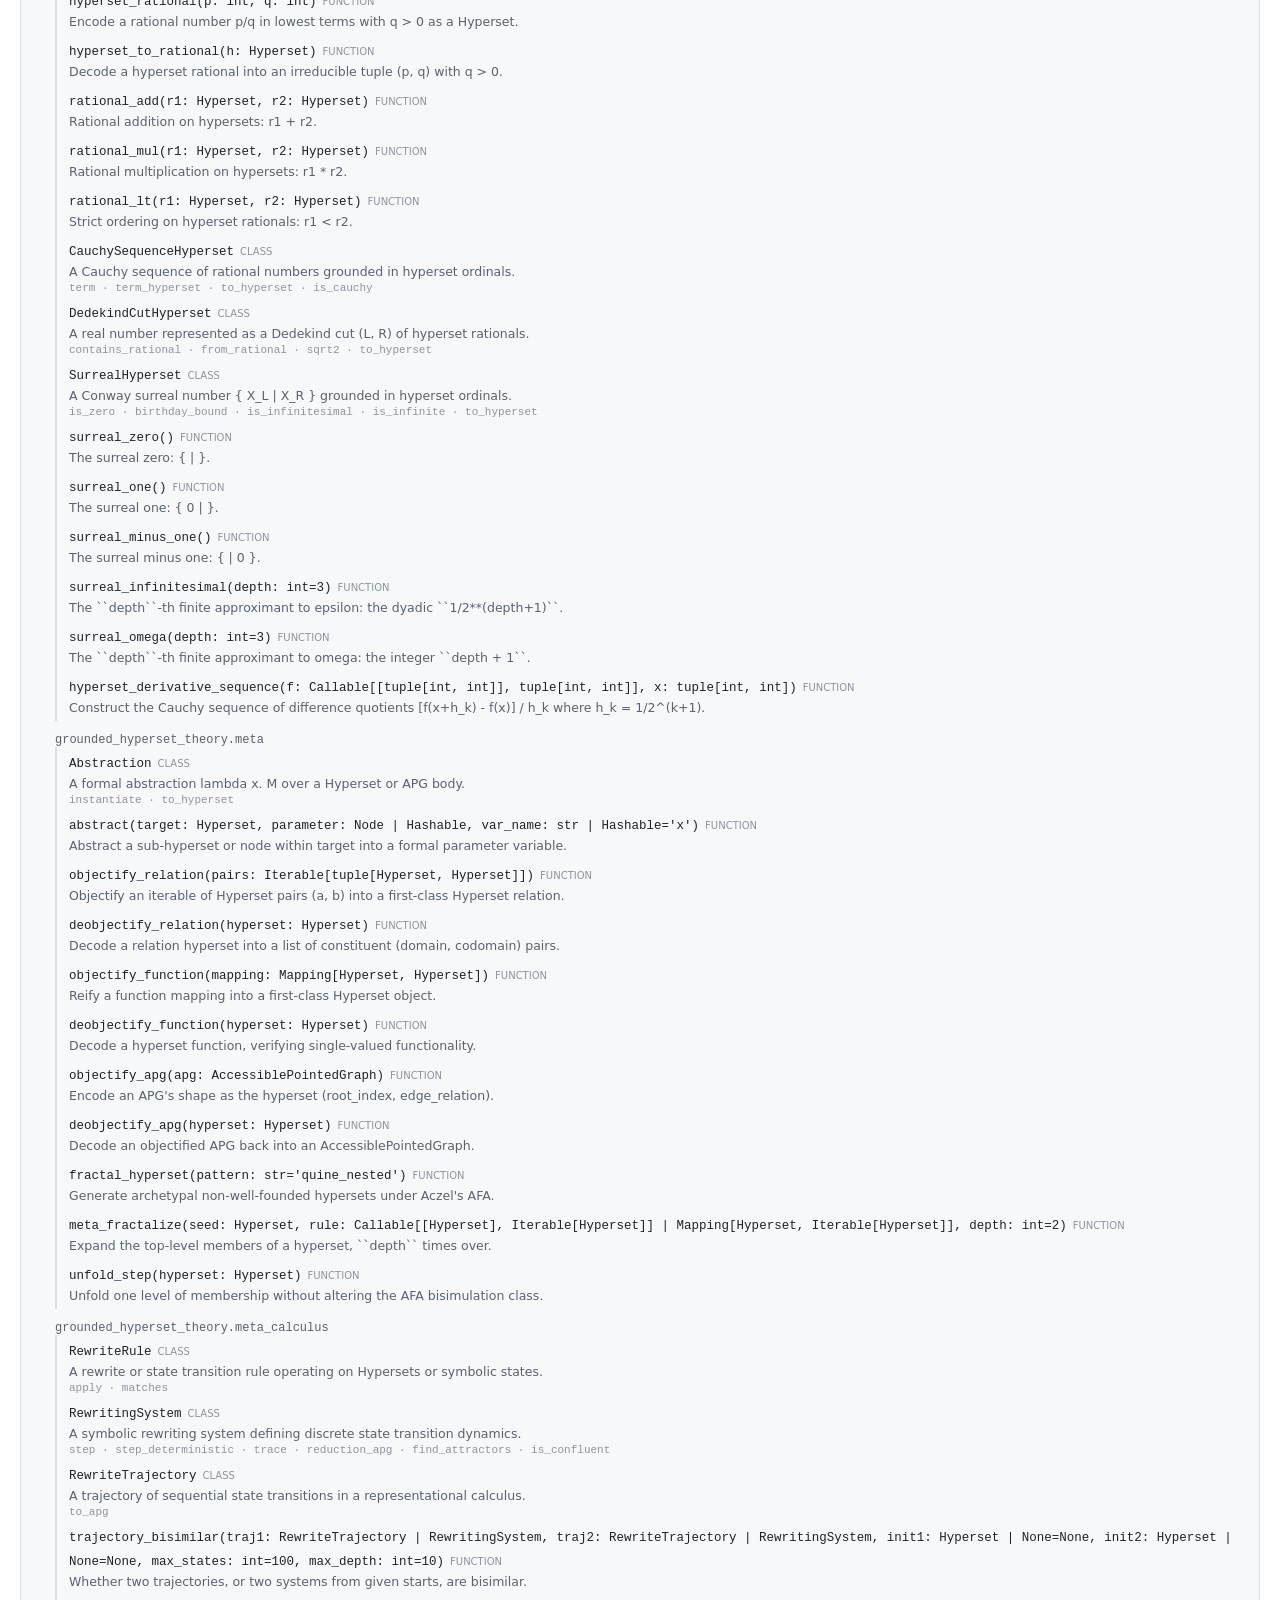
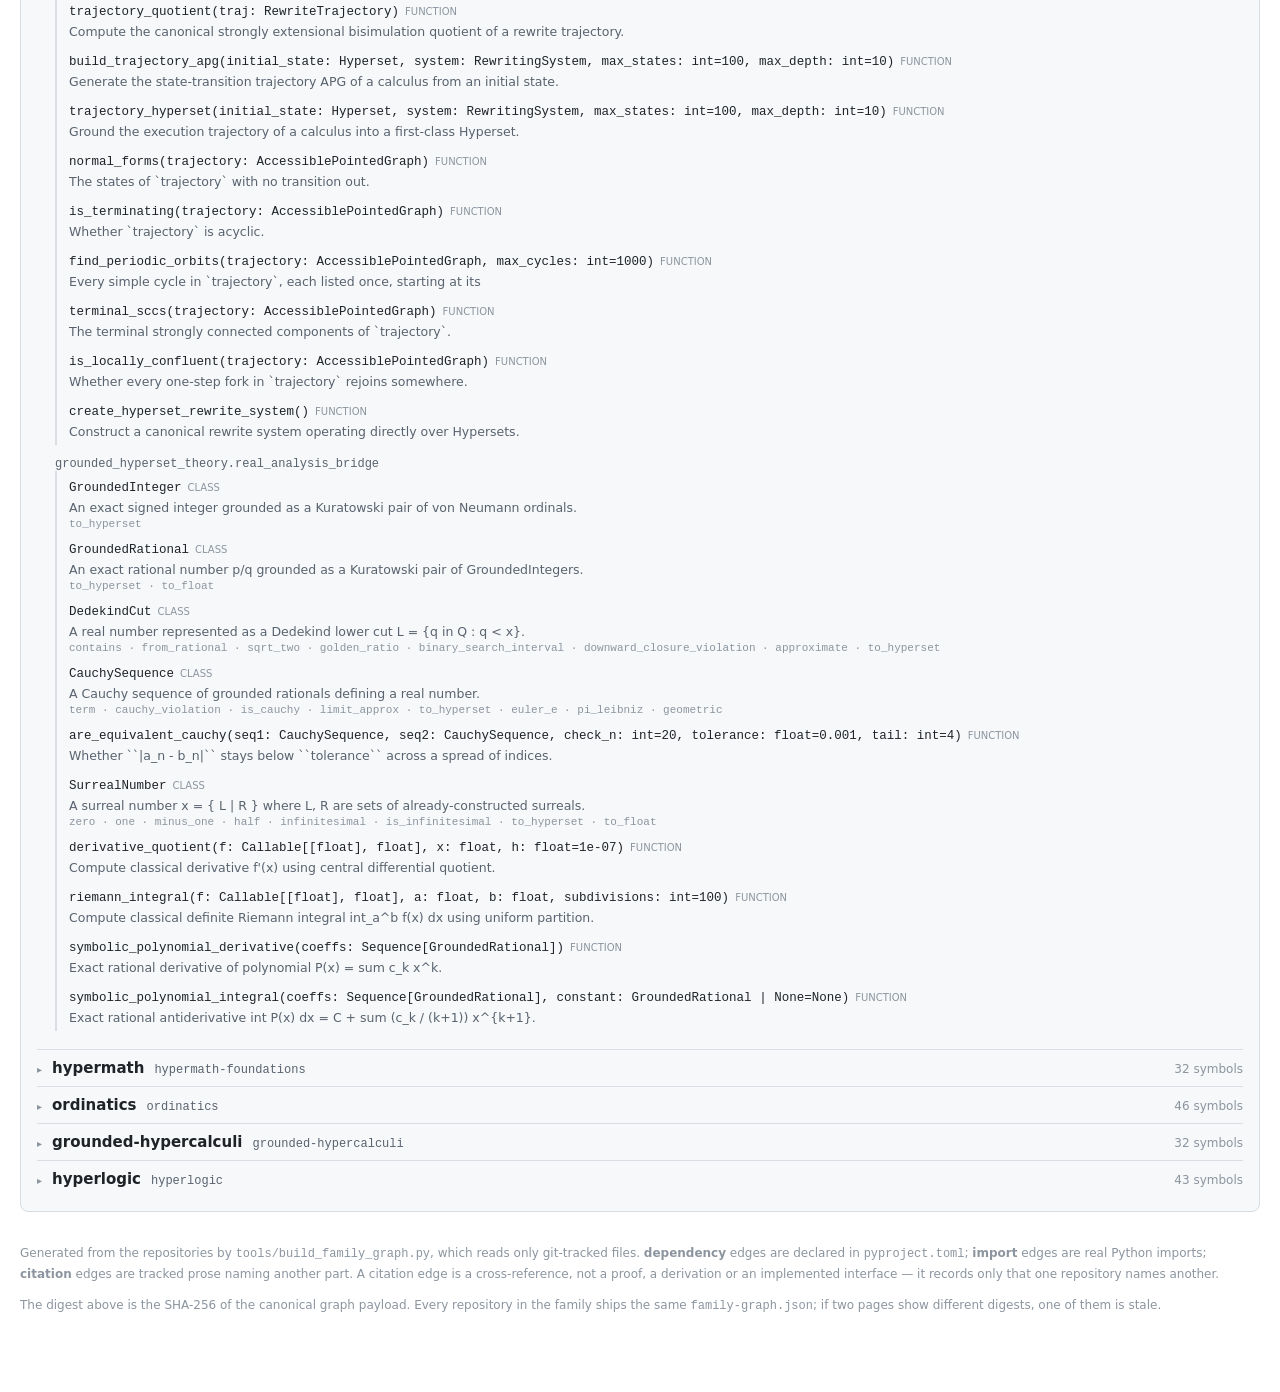
==== commit 4750ed6c: "Make the family explorer an application, not a picture The graph was a static SVG: you could look at" ====
--- a/docs/family/index.html
+++ b/docs/family/index.html
@@ -17,23 +17,31 @@
 </header>
 
 <main>
-  <section id="graph-panel">
-    <h2>Interaction graph</h2>
-    <svg id="graph" viewBox="0 0 760 560" role="img"
-         aria-label="Interaction graph of the hyper-* family, with grounded-hyperset-theory highlighted"></svg>
+  <section id="graph-panel" tabindex="0">
+    <div class="panel-head">
+      <h2>Interaction graph</h2>
+      <div id="graph-tools" class="tools"></div>
+    </div>
+    <div class="stage">
+      <svg id="graph" viewBox="0 0 760 560" role="application"
+           aria-label="Interaction graph of the hyper-* family, with grounded-hyperset-theory highlighted"></svg>
+    </div>
+    <p id="graph-say" class="say" aria-live="polite"></p>
     <div class="legend" id="legend"></div>
     <p class="hint">
-      Laid out by the structure of the graph itself, not by anything declared. Parts that
-      all reach each other are grouped into a ring; between rings every edge points one way
-      down the page, so cycles are exactly and only what stays inside a ring. The most-cited
-      parts settle at the bottom. Disc area tracks the size of a package's public API and
-      stroke weight tracks how many times one part names another.
+      <strong>Drag</strong> the background to pan and the <strong>wheel</strong> to zoom;
+      double-click or <kbd>f</kbd> fits the whole graph. <strong>Drag a node</strong> to move
+      it &mdash; it stays where you put it until you unpin. <strong>Hover</strong> a node or an
+      edge for what it is and what the edge was read from. <strong>Click</strong> to focus;
+      <strong>shift-click</strong> two parts to trace the shortest path between them.
     </p>
     <p class="hint">
-      <strong>grounded-hyperset-theory</strong> is outlined, and the edges touching it are held at full
-      strength while the rest fade. Click any node to move that highlight &mdash; the panel
-      beside the graph and the API index below follow, while the layout holds still.
-      Toggle an edge kind to recompute the whole structure without it.
+      <strong>Structure</strong> is laid out by the graph itself, not by anything declared:
+      parts that all reach each other are grouped into a ring, and between rings every edge
+      points one way down the page, so cycles are exactly and only what stays inside a ring.
+      Disc area tracks the size of a package&rsquo;s public API; stroke weight tracks how many
+      times one part names another. Toggle an edge kind to recompute the whole structure
+      without it.
     </p>
   </section>
 
--- a/docs/family/family.css
+++ b/docs/family/family.css
@@ -18,6 +18,9 @@
   --tier-applied: #cf222e;
   --tier-combination: #8250df;
   --tier-declared: #8c959f;
+  --panel-hi: #eaeef2;
+  --stage: #fbfcfd;
+  --accent: #0550ae;
   --mono: ui-monospace, SFMono-Regular, "SF Mono", Menlo, Consolas, monospace;
 }
 
@@ -40,6 +43,9 @@
     --tier-applied: #ff7b72;
     --tier-combination: #d2a8ff;
     --tier-declared: #6e7681;
+    --panel-hi: #1c2230;
+    --stage: #0b0f15;
+    --accent: #4493f8;
   }
 }
 
@@ -118,15 +124,14 @@
 .node.is-focus circle { stroke: var(--focus); stroke-width: 3; }
 .node.is-focus text { font-weight: 700; }
 .node.reserved circle { fill: none; stroke: var(--declared); stroke-dasharray: 3 3; stroke-width: 2; }
-.node.dimmed { opacity: .28; }
 /* Radius now carries the symbol count, so hover may not overwrite it. */
 .node:hover circle { stroke: var(--ink); stroke-width: 2; }
 
 /* The ring behind a multi-part component. Drawn beneath the edges so it reads
    as ground rather than as another edge. */
-.scc-hull { fill: var(--panel); stroke: var(--border); stroke-dasharray: 4 5;
+.scc-hull { pointer-events: none; fill: var(--panel); stroke: var(--border); stroke-dasharray: 4 5;
             stroke-width: 1; opacity: .5; }
-.scc-label { fill: var(--faint); font-size: 10px; text-anchor: middle;
+.scc-label { pointer-events: none; fill: var(--faint); font-size: 10px; text-anchor: middle;
              letter-spacing: .03em; }
 
 /* A label set beside its node runs outward, away from the ring. Class selectors
@@ -138,8 +143,6 @@
 .edge.dependency { stroke: var(--dependency); }
 .edge.import { stroke: var(--import); }
 .edge.citation { stroke: var(--citation); }
-.edge.dimmed { opacity: .07; }
-.edge.incident { opacity: 1; }
 
 .legend { display: flex; flex-wrap: wrap; gap: 6px; margin-top: 10px; }
 .legend button {
@@ -243,3 +246,91 @@
   position: absolute; width: 1px; height: 1px; padding: 0; margin: -1px;
   overflow: hidden; clip: rect(0 0 0 0); white-space: nowrap; border: 0;
 }
+
+/* ------------------------------------------------------------- viewport */
+
+#graph-panel { outline: none; }
+#graph-panel:focus-visible { box-shadow: 0 0 0 2px var(--accent); }
+.panel-head { display: flex; align-items: baseline; gap: 16px; flex-wrap: wrap; }
+.panel-head h2 { margin-right: auto; }
+
+.tools { display: flex; gap: 8px; flex-wrap: wrap; align-items: center; margin: 4px 0 10px; }
+.tools .seg { display: inline-flex; border: 1px solid var(--border); border-radius: 7px;
+              overflow: hidden; }
+.tools button { font: inherit; font-size: 12px; padding: 5px 10px; cursor: pointer;
+                background: var(--panel); color: var(--faint); border: 0;
+                border-right: 1px solid var(--border); }
+.tools .seg button:last-child { border-right: 0; }
+.tools button:hover { color: var(--ink); background: var(--panel-hi); }
+.tools button[aria-pressed="true"] { color: var(--ink); background: var(--panel-hi);
+                                     box-shadow: inset 0 -2px 0 var(--accent); }
+.tools button.wide { border: 1px solid var(--border); border-radius: 7px; }
+
+/* The stage positions the tooltip and the matrix over the same box as the svg. */
+.stage { position: relative; }
+#graph { display: block; width: 100%; height: auto; touch-action: none;
+         cursor: grab; background: var(--stage); border-radius: 8px; }
+#graph:active { cursor: grabbing; }
+
+/* Zooming scales the scene, so anything meant to stay a fixed size on screen
+   divides by --k. Without this, labels turn into billboards at 4x. */
+#scene { --k: 1; }
+#scene text { font-size: calc(11px / var(--k)); }
+#scene .count { font-size: calc(9px / var(--k)); }
+#scene .scc-label { font-size: calc(10px / var(--k)); }
+#scene .node text { stroke-width: calc(3px / var(--k)); }
+#scene .node .count { stroke-width: calc(2.5px / var(--k)); }
+#scene .scc-hull { stroke-width: calc(1px / var(--k)); }
+
+.node { cursor: pointer; }
+.node .halo { fill: none; stroke: none; }
+.node:hover .halo, .node:focus-visible .halo { fill: var(--panel-hi); }
+.node.dim { opacity: .34; }
+.node.pinned circle:nth-of-type(2) { stroke: var(--faint); stroke-dasharray: 2 2; stroke-width: 1.5; }
+.node.trail-from circle:nth-of-type(2) { stroke: var(--accent); stroke-width: 2.5; }
+.edge { fill: none; pointer-events: none; transition: opacity .12s linear; }
+.edge-hit { fill: none; stroke: transparent; stroke-width: 13; cursor: help;
+            pointer-events: stroke; }
+
+.say { min-height: 18px; margin: 6px 2px 0; font-size: 12px; color: var(--accent); }
+
+.tip { position: absolute; z-index: 5; max-width: 268px; pointer-events: none;
+       background: var(--panel-hi); border: 1px solid var(--border); border-radius: 8px;
+       padding: 9px 11px; font-size: 12px; line-height: 1.45; color: var(--ink);
+       box-shadow: 0 8px 24px rgba(0,0,0,.34); }
+.tip p { margin: 5px 0 0; }
+.tip .t-tier { color: var(--faint); text-transform: lowercase; }
+.tip .t-facts { color: var(--faint); }
+.tip .t-hint { color: var(--faint); font-size: 11px; border-top: 1px solid var(--border);
+               padding-top: 5px; margin-top: 7px; }
+
+/* Expanded: the graph takes the window. The rest of the page stays in the DOM
+   so focus and scroll position survive coming back. */
+#graph-panel.expanded { position: fixed; inset: 12px; z-index: 40; margin: 0;
+                        overflow: auto; background: var(--panel);
+                        box-shadow: 0 24px 80px rgba(0,0,0,.6); }
+body.has-expanded { overflow: hidden; }
+
+/* ---------------------------------------------------------- matrix view */
+
+.matrix-host { overflow: auto; padding: 4px 0 2px; }
+table.matrix { border-collapse: collapse; font-size: 10px; }
+table.matrix th { font-weight: 500; color: var(--faint); white-space: nowrap; }
+table.matrix th.row { text-align: right; padding-right: 7px; }
+table.matrix th.col span { display: inline-block; transform: rotate(-90deg);
+                           transform-origin: left bottom; white-space: nowrap;
+                           width: 14px; margin-bottom: 4px; }
+table.matrix th.corner { text-align: left; color: var(--faint); padding-right: 7px; }
+table.matrix td { width: 15px; height: 15px; border: 1px solid var(--bg);
+                  background: var(--panel); }
+table.matrix td.block { background: var(--panel-hi); }
+table.matrix td.self { background: var(--border); }
+table.matrix td.on { cursor: pointer; }
+table.matrix td.on.citation { background: var(--citation); opacity: var(--w, 1); }
+table.matrix td.on.dependency { background: var(--dependency); opacity: var(--w, 1); }
+table.matrix td.on.import { background: var(--import); opacity: var(--w, 1); }
+table.matrix td.on:hover { outline: 2px solid var(--ink); outline-offset: -2px; }
+
+@media (prefers-reduced-motion: reduce) {
+  .edge { transition: none; }
+}
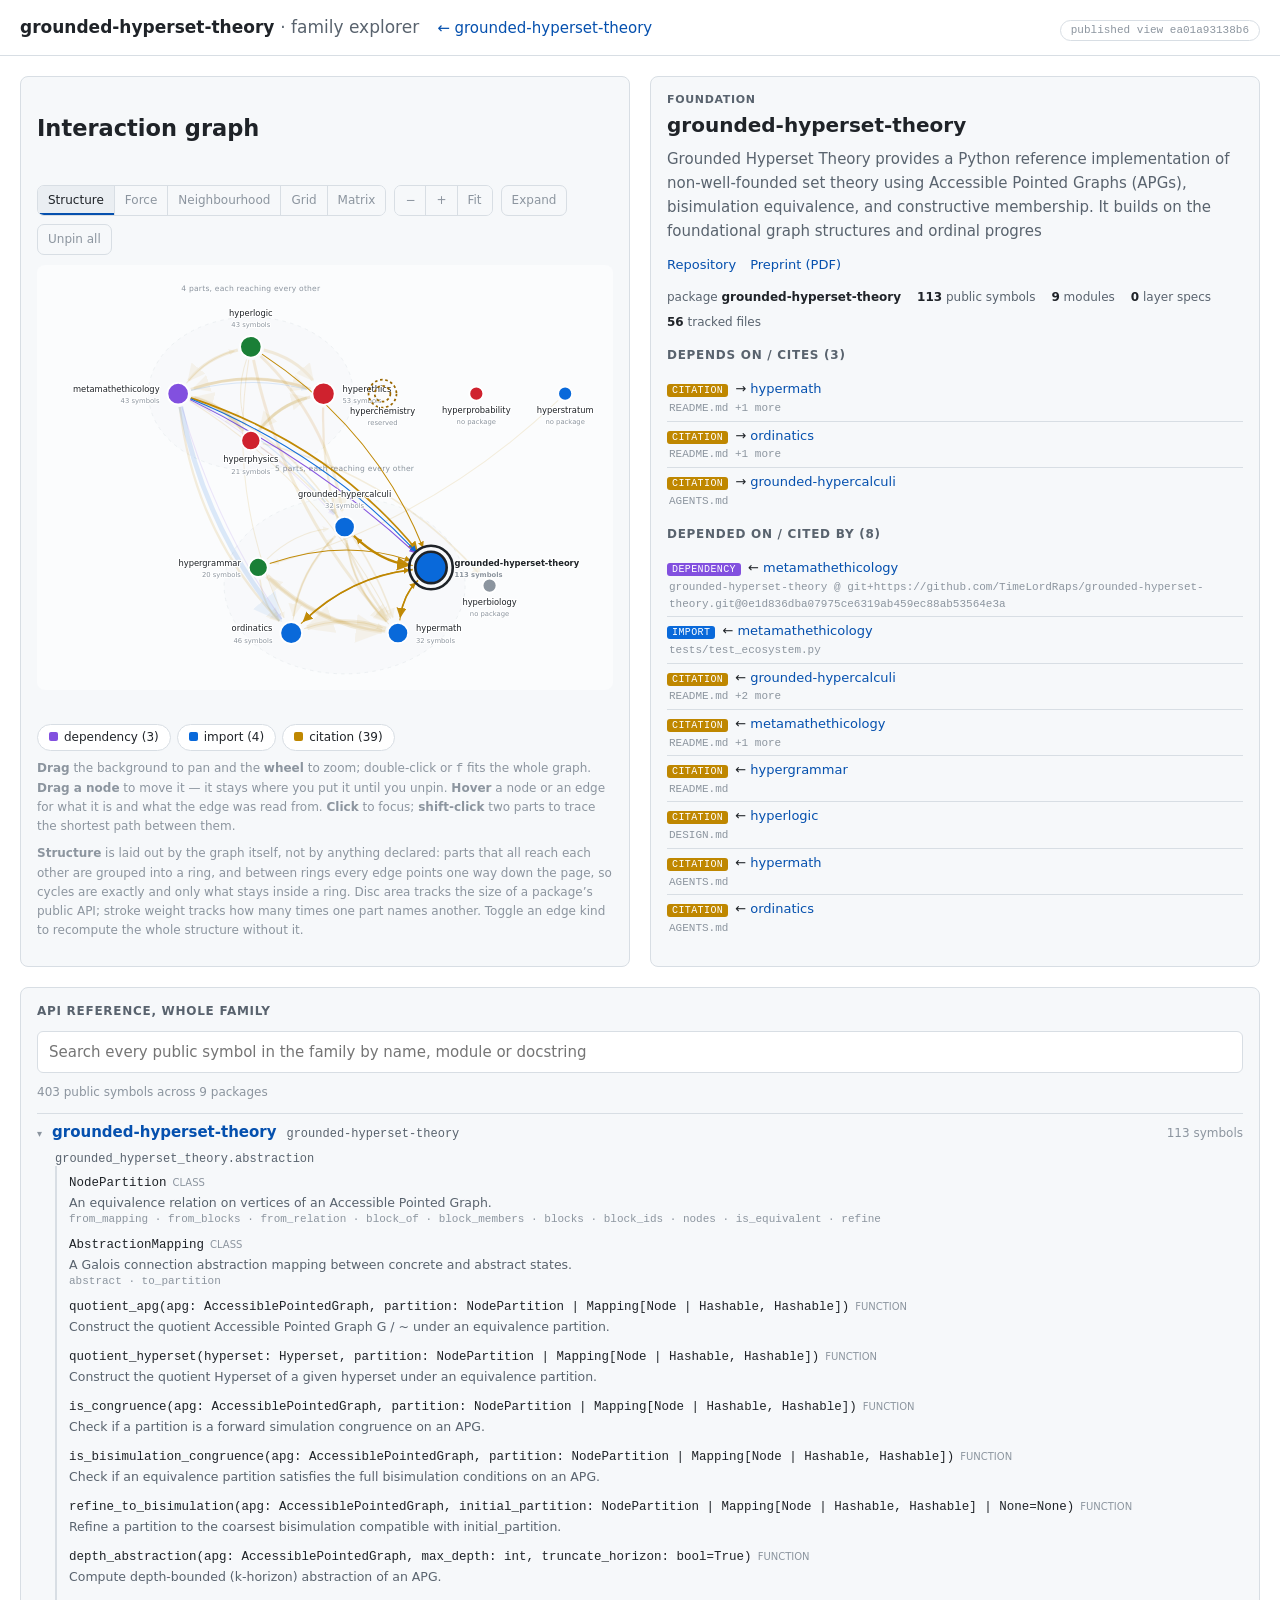
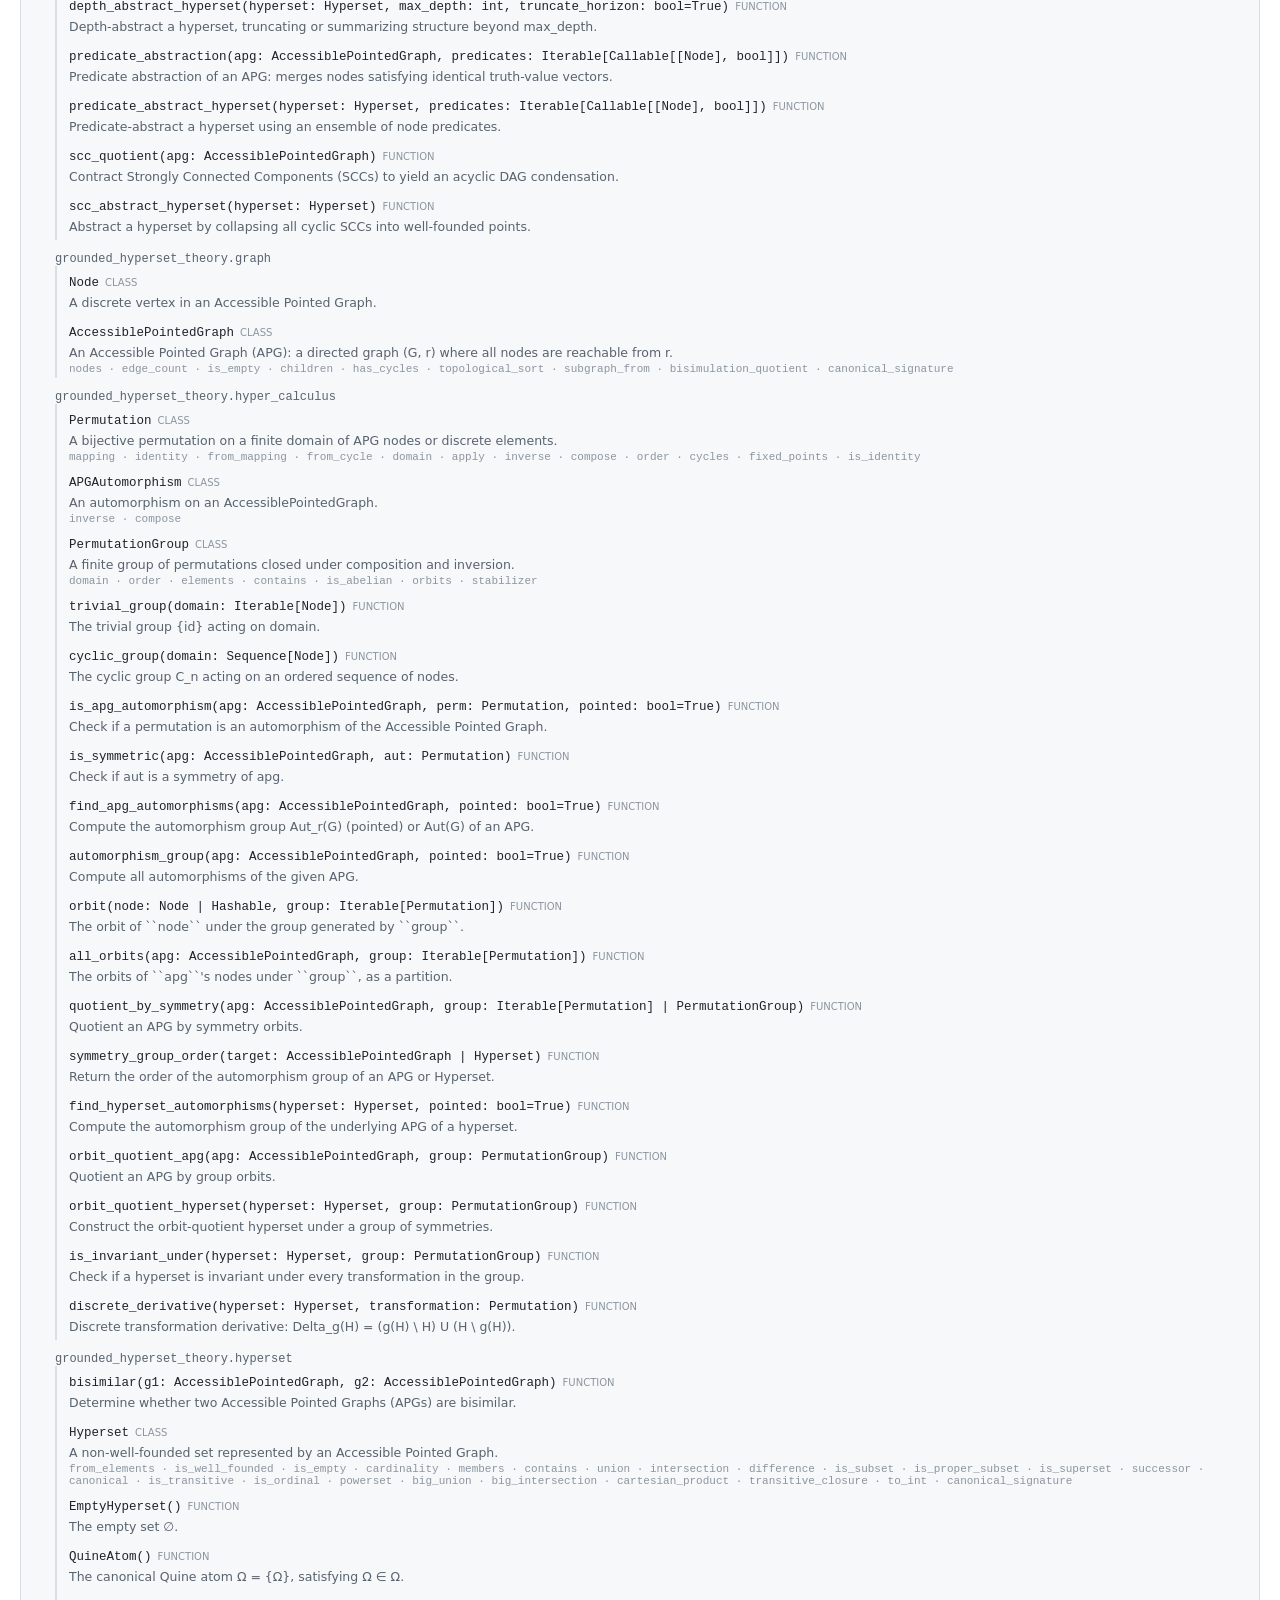
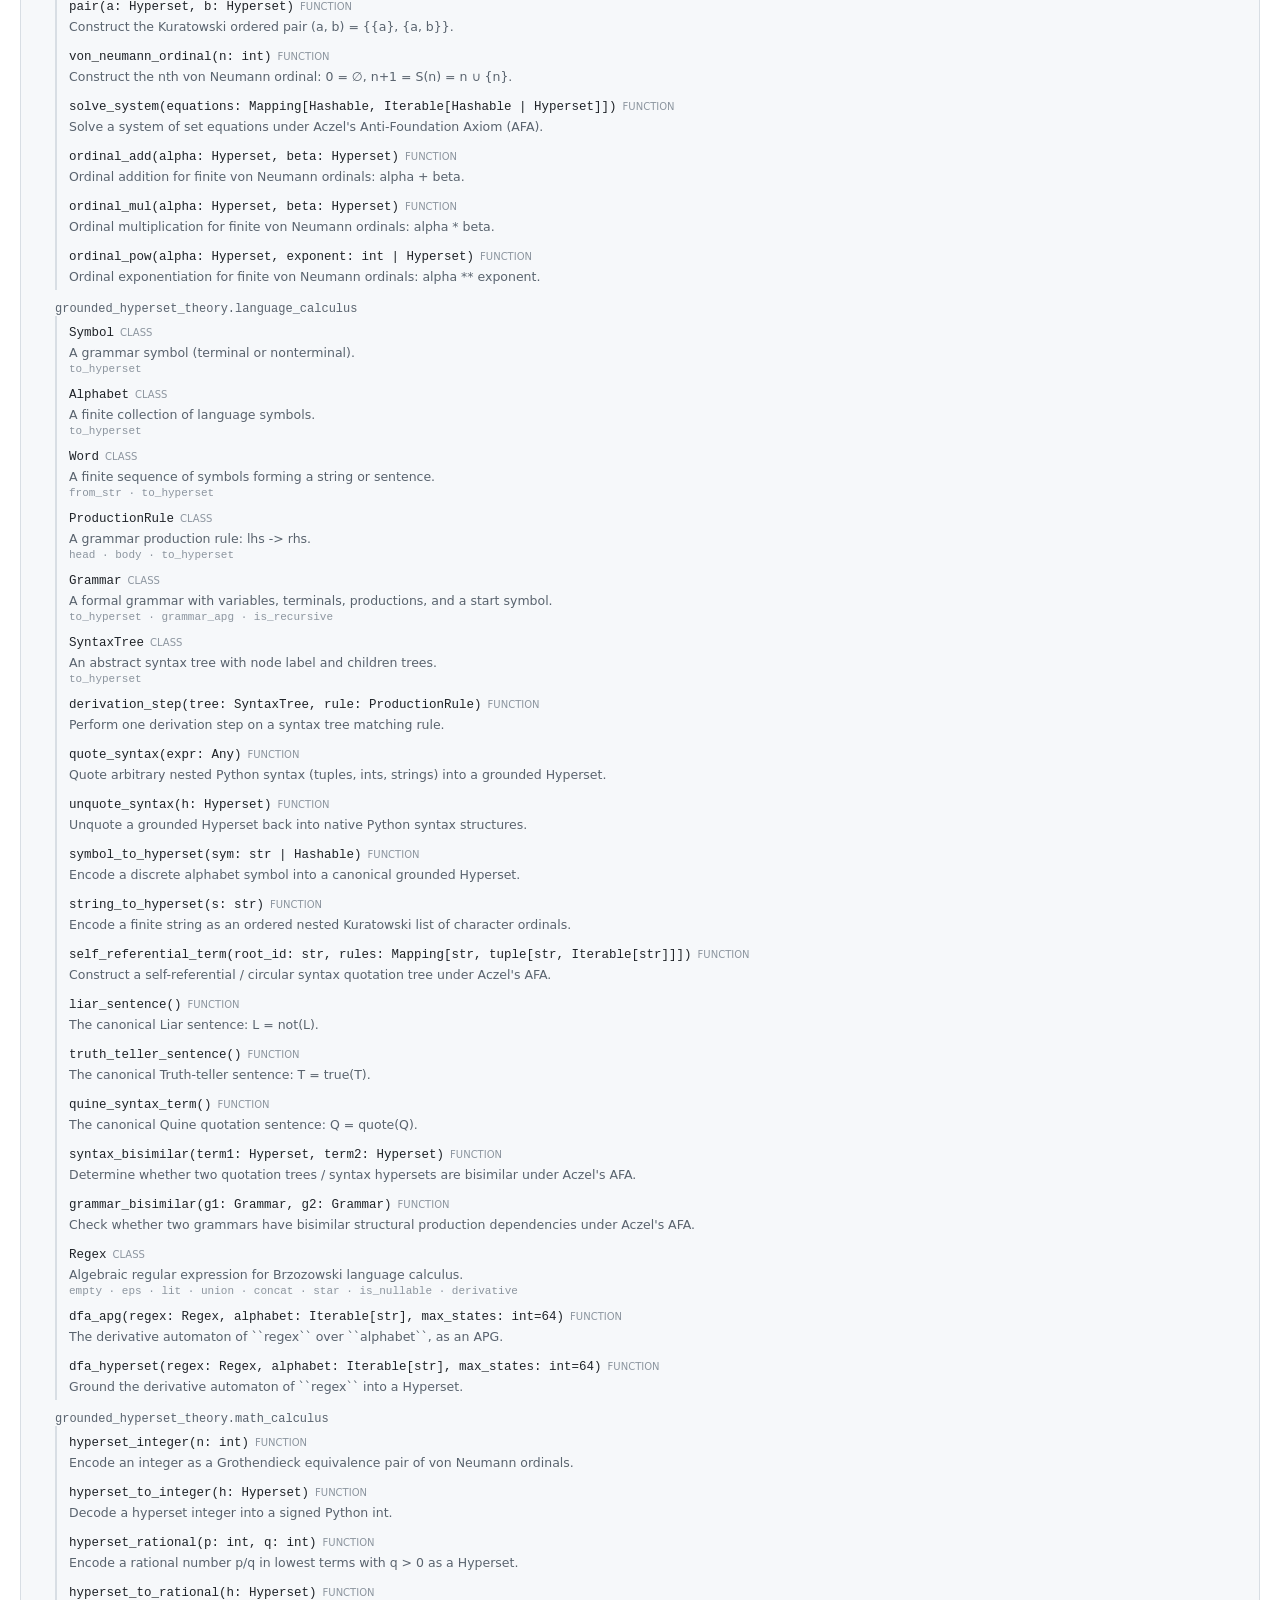
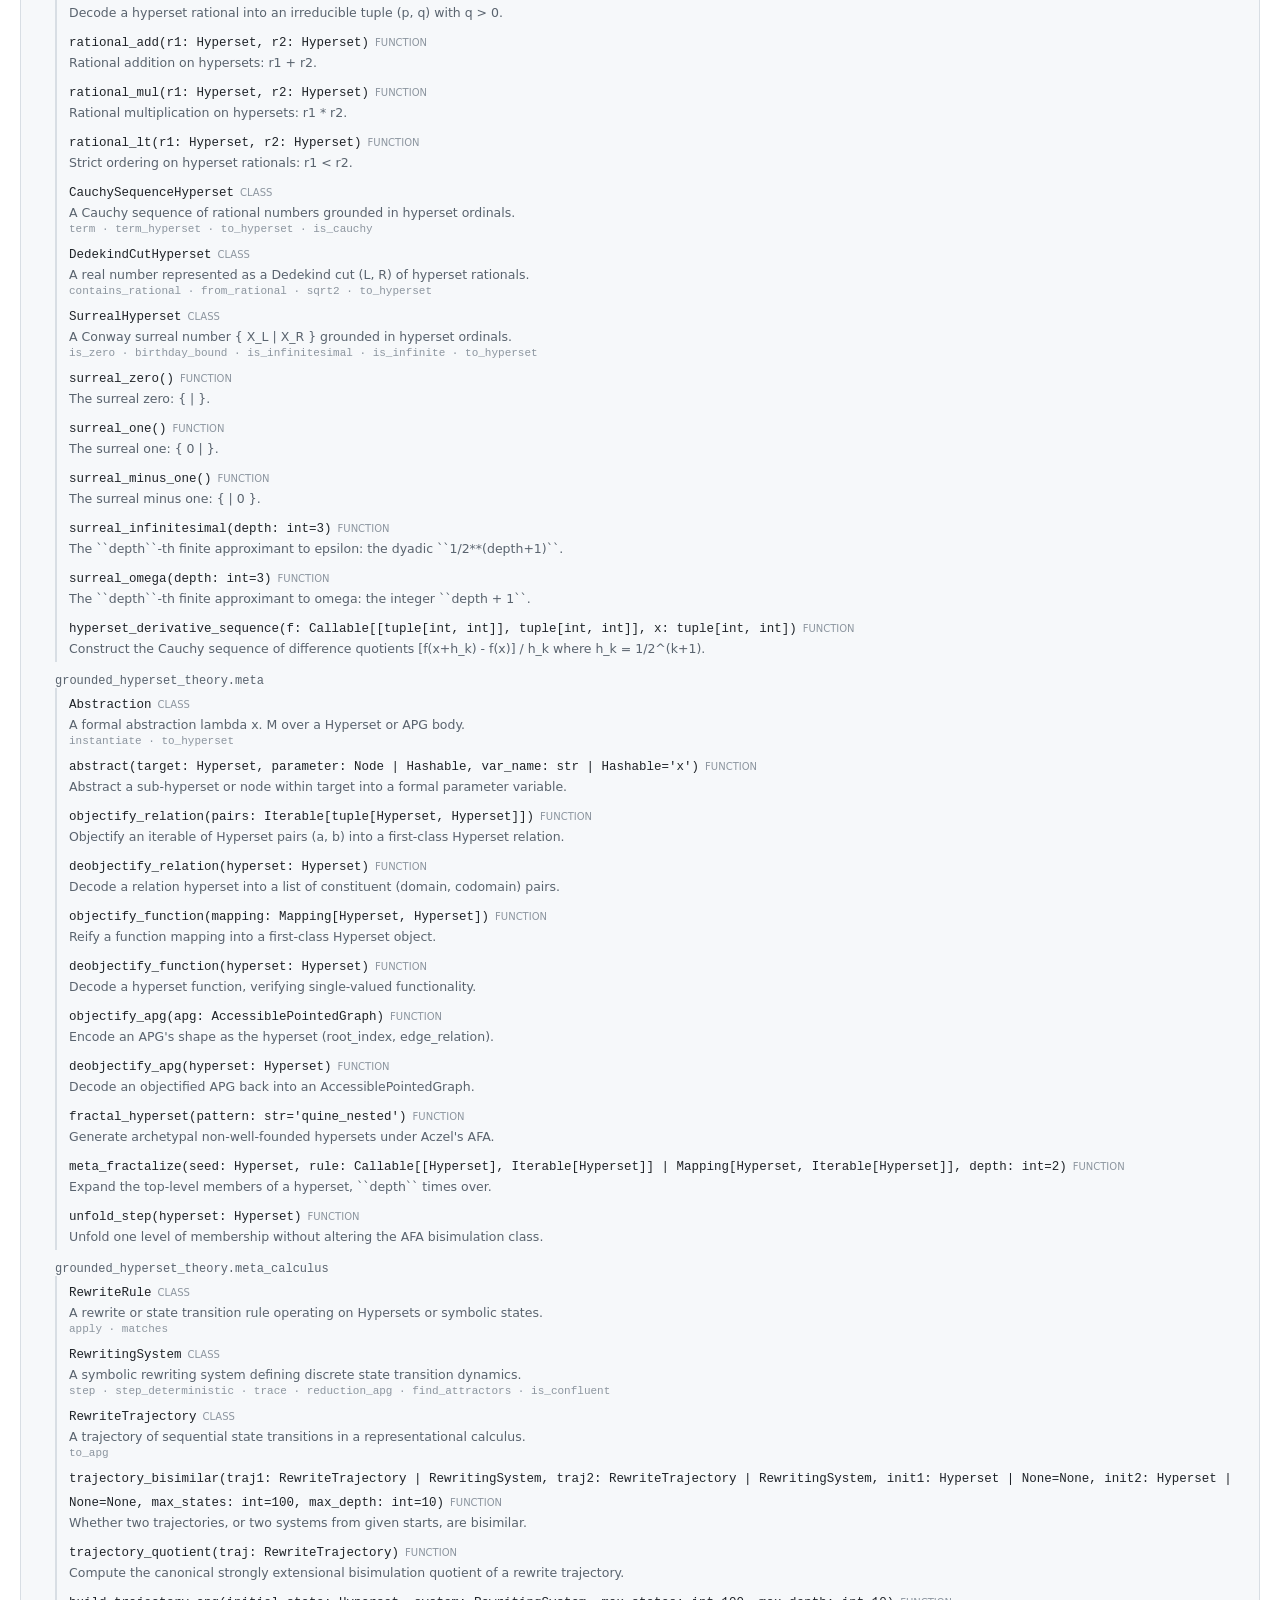
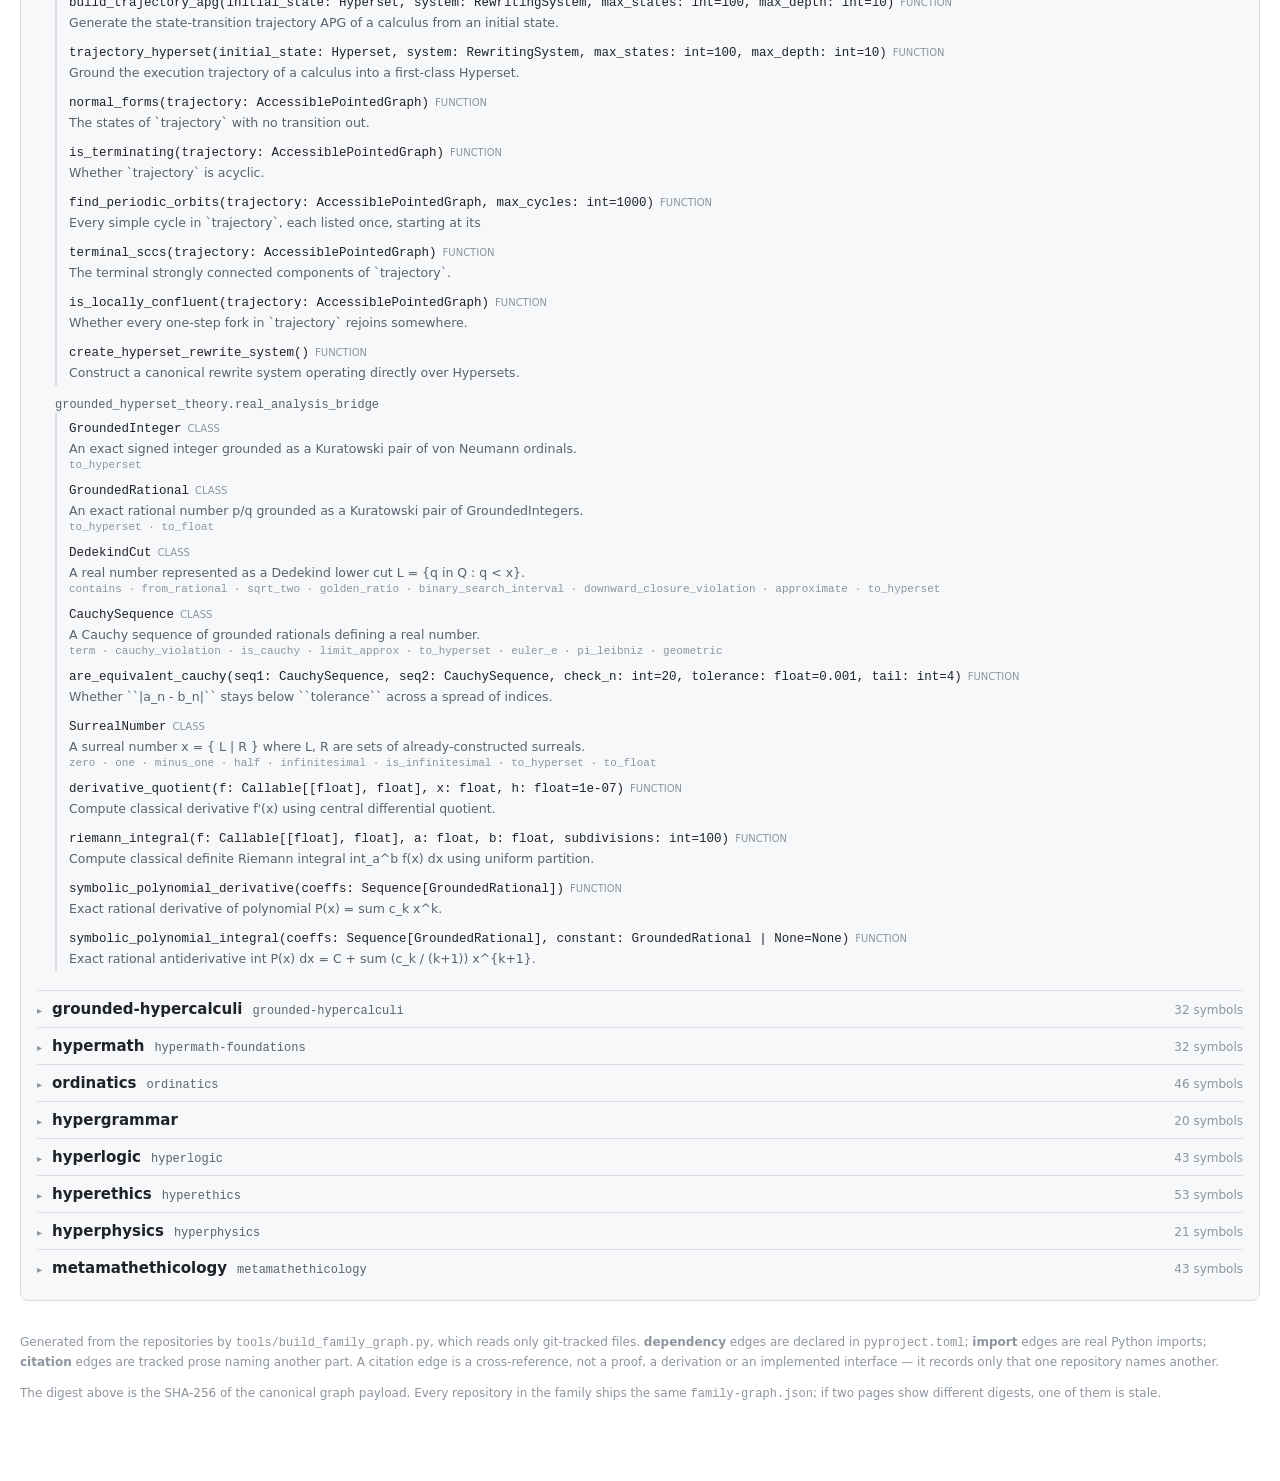
==== commit 0f08da66: "Draw every member discovery finds in the family graph The family graph was generated from the names " ====
--- a/docs/family/index.html
+++ b/docs/family/index.html
@@ -3,8 +3,8 @@
 <head>
 <meta charset="utf-8">
 <meta name="viewport" content="width=device-width, initial-scale=1">
-<title>grounded-hyperset-theory &middot; hyper-* family explorer</title>
-<meta name="description" content="Interaction graph and combined API reference for the hyper-* family, centred on grounded-hyperset-theory.">
+<title>grounded-hyperset-theory &middot; family explorer</title>
+<meta name="description" content="Interaction graph and combined API reference for the family grounded-hyperset-theory belongs to, centred on grounded-hyperset-theory.">
 <link rel="stylesheet" href="family.css">
 </head>
 <body data-focus="grounded-hyperset-theory">
@@ -24,7 +24,7 @@
     </div>
     <div class="stage">
       <svg id="graph" viewBox="0 0 760 560" role="application"
-           aria-label="Interaction graph of the hyper-* family, with grounded-hyperset-theory highlighted"></svg>
+           aria-label="Interaction graph of the family, with grounded-hyperset-theory highlighted"></svg>
     </div>
     <p id="graph-say" class="say" aria-live="polite"></p>
     <div class="legend" id="legend"></div>
--- a/docs/family/family.css
+++ b/docs/family/family.css
@@ -18,6 +18,7 @@
   --tier-applied: #cf222e;
   --tier-combination: #8250df;
   --tier-declared: #8c959f;
+  --tier-unplaced: #bc4c00;
   --panel-hi: #eaeef2;
   --stage: #fbfcfd;
   --accent: #0550ae;
@@ -43,6 +44,7 @@
     --tier-applied: #ff7b72;
     --tier-combination: #d2a8ff;
     --tier-declared: #6e7681;
+    --tier-unplaced: #ffa657;
     --panel-hi: #1c2230;
     --stage: #0b0f15;
     --accent: #4493f8;
